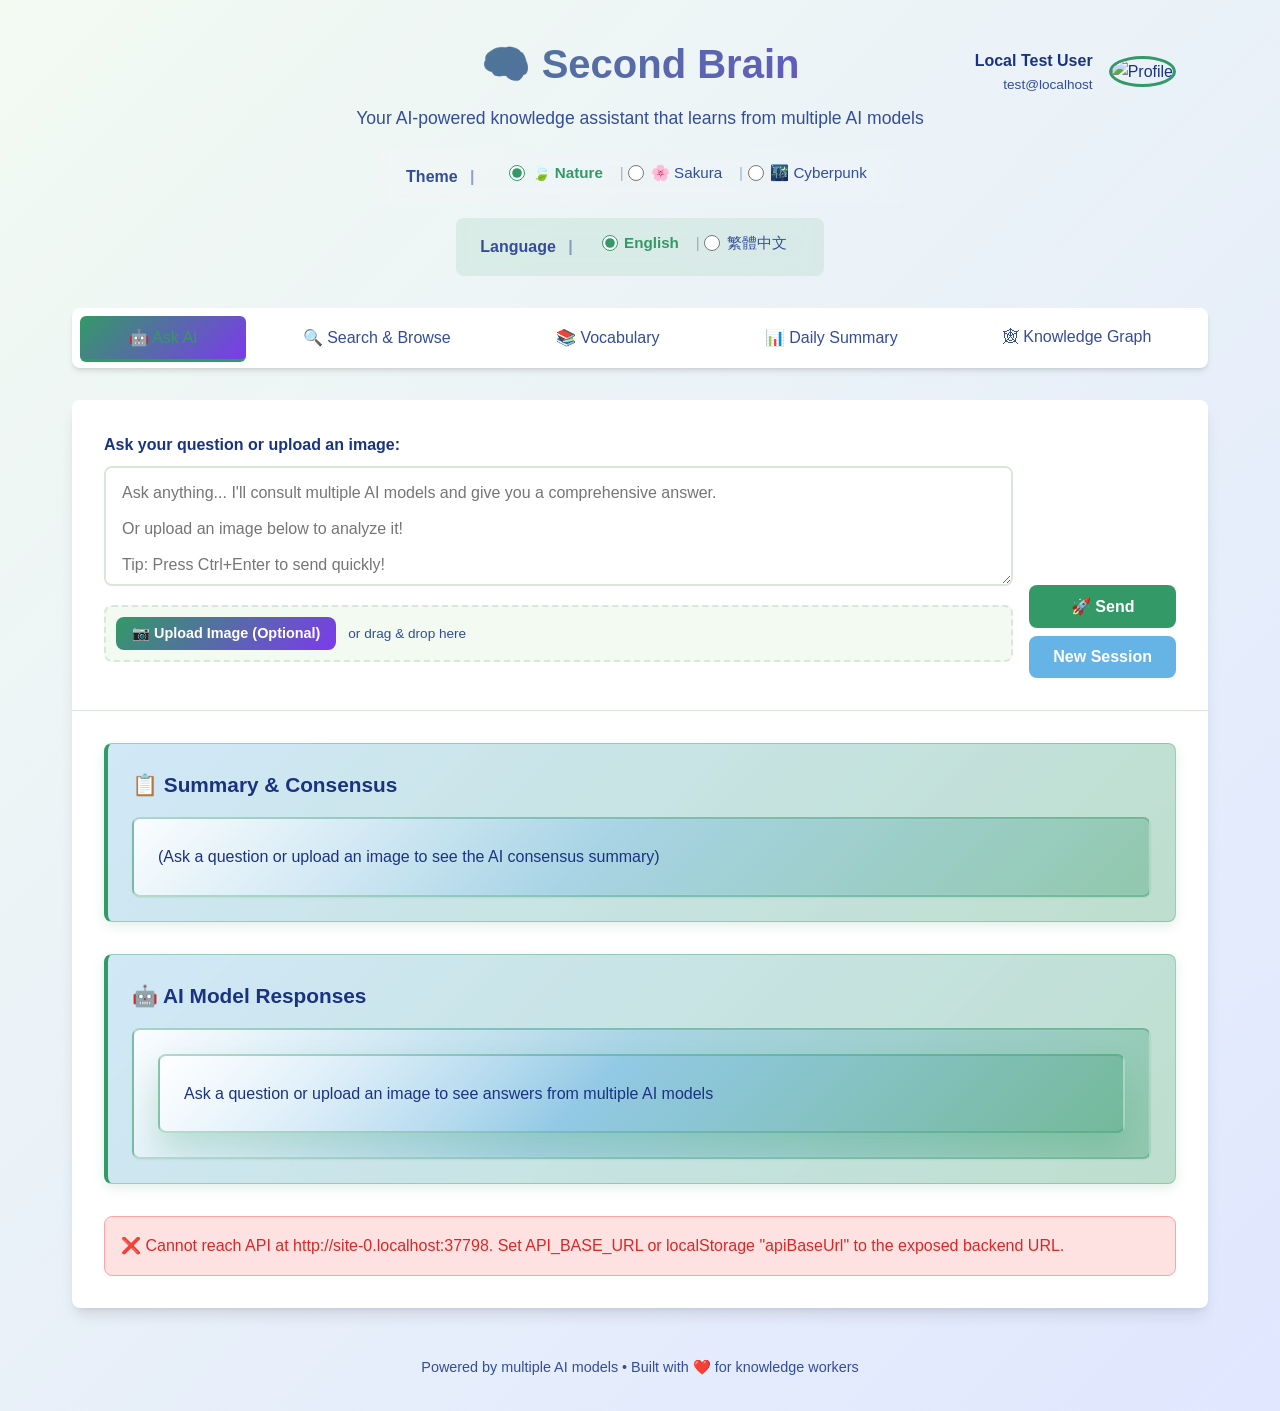
==== services/frontend-service/index.html @ 61512aea "init" ====
<!DOCTYPE html>
<html lang="en">
<head>
    <meta charset="UTF-8">
    <meta name="viewport" content="width=device-width, initial-scale=1.0">
    <title>Second Brain - AI Knowledge Assistant</title>
    <link rel="stylesheet" href="static/style.css">
    <link rel="icon" href="data:image/svg+xml,<svg xmlns='http://www.w3.org/2000/svg' viewBox='0 0 100 100'><text y='.9em' font-size='90'>🧠</text></svg>">
    <!-- D3.js for knowledge graph visualization -->
    <script src="https://d3js.org/d3.v7.min.js"></script>
    <!-- Marked.js for markdown parsing -->
    <script src="https://cdn.jsdelivr.net/npm/marked/marked.min.js"></script>
    <!-- DOMPurify for sanitizing HTML -->
    <script src="https://cdn.jsdelivr.net/npm/dompurify@3.0.6/dist/purify.min.js"></script>
</head>
<body>
    <div class="container">
        <!-- Header -->
        <header class="header">
            <h1 data-i18n="title">🧠 Second Brain</h1>
            <p class="header-subtitle" data-i18n="subtitle">
                Your AI-powered knowledge assistant that learns from multiple AI models
            </p>
            <div class="header-controls">
                <div class="theme-selector">
                    <span data-i18n="theme">Theme</span>
                    <div class="theme-radio-group">
                        <label class="theme-radio-label theme-label-nature">
                            <input type="radio" name="theme" value="nature" class="theme-radio">
                            <span data-i18n="theme.nature">Nature</span>
                        </label>
                        <label class="theme-radio-label theme-label-sakura">
                            <input type="radio" name="theme" value="sakura" class="theme-radio">
                            <span data-i18n="theme.sakura">Sakura</span>
                        </label>
                        <label class="theme-radio-label theme-label-cyberpunk">
                            <input type="radio" name="theme" value="cyberpunk" class="theme-radio" checked>
                            <span data-i18n="theme.cyberpunk">Cyberpunk</span>
                        </label>
                    </div>
                </div>
                <div class="language-selector">
                    <span data-i18n="language">Language</span>
                    <div class="language-radio-group">
                        <label class="language-radio-label">
                            <input type="radio" name="language" value="en" class="language-radio">
                            <span>English</span>
                        </label>
                        <label class="language-radio-label">
                            <input type="radio" name="language" value="zh_TW" class="language-radio" checked>
                            <span>繁體中文</span>
                        </label>
                    </div>
                </div>
            </div>
        </header>

        <!-- Tab Navigation -->
        <nav class="tab-navigation">
            <button class="tab-button active" data-tab="ask" data-i18n="tab.ask" onclick="switchTab('ask')">🤖 Ask AI</button>
            <button class="tab-button" data-tab="search" data-i18n="tab.search" onclick="switchTab('search')">🔍 Search & Browse</button>
            <button class="tab-button" data-tab="vocabulary" data-i18n="tab.vocabulary" onclick="switchTab('vocabulary')">📚 Vocabulary</button>
            <button class="tab-button" data-tab="summary" data-i18n="tab.summary" onclick="switchTab('summary')">📊 Daily Summary</button>
            <button class="tab-button" data-tab="graph" data-i18n="tab.graph" onclick="switchTab('graph')">🕸️ Knowledge Graph</button>
        </nav>

        <!-- Tab 1: Ask AI -->
        <div id="tab-ask" class="tab-content active">
            <main class="chat-container">
                <section class="chat-input-section">
                    <div class="input-group">
                        <div class="input-wrapper">
                            <label for="prompt" data-i18n="ask.label">Ask your question or upload an image:</label>
                            <textarea 
                                id="prompt" 
                                data-i18n="ask.placeholder"
                                placeholder="Ask anything... I'll consult multiple AI models and give you a comprehensive answer.&#10;&#10;Or upload an image below to analyze it!&#10;&#10;Tip: Press Ctrl+Enter to send quickly!"
                                rows="4"
                            ></textarea>
                            
                            <!-- Image Upload Area -->
                            <div class="image-upload-area" id="image-upload-area" style="margin-top: 12px;">
                                <input 
                                    type="file" 
                                    id="image-input" 
                                    accept="image/*"
                                    style="display: none;"
                                >
                                <div id="drop-zone" class="drop-zone-compact">
                                    <button id="select-image" class="btn-upload" type="button" data-i18n="ask.uploadImage">
                                        📷 Upload Image (Optional)
                                    </button>
                                    <span class="upload-hint" data-i18n="ask.dragDrop">or drag & drop here</span>
                                </div>
                                <div id="image-preview" style="display: none; margin-top: 10px;">
                                    <div style="position: relative; display: inline-block;">
                                        <img id="preview-img" style="max-width: 200px; max-height: 150px; border-radius: 8px; border: 2px solid #e2e8f0;">
                                        <button id="clear-image" class="btn-clear-image" title="Remove image">
                                            ❌
                                        </button>
                                    </div>
                                </div>
                            </div>
                            
                            <!-- LLM Selection Checkboxes (hidden: Agentic decides models) -->
                            <div class="llm-selection" style="display: none;">
                                <label class="selection-label" data-i18n="ask.selectModels">Select AI Models to Use:</label>
                                <div class="checkbox-grid">
                                    <label class="checkbox-item">
                                        <input type="checkbox" id="openai-check" checked>
                                        <span class="checkmark openai"></span>
                                        <span class="model-name" data-i18n="model.openai">OpenAI</span>
                                    </label>
                                    <!-- Claude checkbox hidden but API code retained -->
                                    <label class="checkbox-item">
                                        <input type="checkbox" id="claude-check" checked>
                                        <span class="checkmark claude"></span>
                                        <span class="model-name" data-i18n="model.claude">Claude</span>
                                    </label>
                                    
                                    <label class="checkbox-item">
                                        <input type="checkbox" id="gemini-check" checked>
                                        <span class="checkmark gemini"></span>
                                        <span class="model-name" data-i18n="model.gemini">Gemini</span>
                                    </label>
                                    <label class="checkbox-item">
                                        <input type="checkbox" id="grok-check" checked>
                                        <span class="checkmark grok"></span>
                                        <span class="model-name" data-i18n="model.grok">Grok</span>
                                    </label>
                                </div>
                            </div>
                        </div>
                        <div class="button-group">
                            <button id="send" class="btn-primary" data-i18n="ask.send">
                                Send
                            </button>
                            <button id="new-session" class="btn-secondary" title="End current chat and start a new one">
                                New Session
                            </button>
                        </div>
                    </div>
                </section>

                <section class="results-section">
                    <!-- Summary (visible) -->
                    <div class="result-card">
                        <h3 data-i18n="ask.summaryTitle">📋 Summary & Consensus</h3>
                        <div id="summary" class="summary-content" data-i18n="ask.summaryPlaceholder">(Ask a question or upload an image to see the AI consensus summary)</div>
                    </div>

                    <!-- Individual Answers -->
                    <div class="result-card">
                        <h3 data-i18n="ask.responsesTitle">🤖 AI Model Responses</h3>
                        <div id="answers" class="answers-content">
                            <div class="answer-item" data-i18n="ask.responsesPlaceholder"></div>
                        </div>
                    </div>

                    <!-- Image Analysis Results (shown when image is analyzed) -->
                    <div id="image-analysis-results" class="result-card" style="display: none;">
                        <h3 data-i18n="ask.imageAnalysisTitle">🖼️ Image Analysis & Search</h3>
                        <div id="image-results-content"></div>
                    </div>

                    <!-- Status Messages -->
                    <div id="status"></div>
                </section>
            </main>
        </div>

        <!-- Tab 2: Search & Browse -->
        <div id="tab-search" class="tab-content">
            <section class="tools-section">
                <div class="tools-grid">
                    <!-- Smart Search -->
                    <div class="tool-card">
                        <h3 data-i18n="search.smartTitle">🧠 Smart Search</h3>
                        <p data-i18n="search.smartDesc">Search through your accumulated knowledge base using natural language</p>
                        <input 
                            type="text" 
                            id="search-query" 
                            class="date-input"
                            data-i18n="search.placeholder"
                            placeholder="Search your knowledge..."
                        >
                        <button id="vector-search" class="btn-primary" data-i18n="search.button">
                            🔍 Search Knowledge
                        </button>
                        <div id="search-status"></div>
                        <div id="search-results" class="tool-results"></div>
                    </div>

                    <!-- Topic Browser -->
                    <div class="tool-card">
                        <h3 data-i18n="search.topicsTitle">🏷️ Browse Topics</h3>
                        <p data-i18n="search.topicsDesc">Explore all topics in your knowledge base</p>
                        <button id="load-topics" class="btn-primary" data-i18n="search.topicsButton">
                            📋 Load All Topics
                        </button>
                        <div id="topics-status"></div>
                        <div id="topics-results" class="tool-results"></div>
                    </div>

                    <!-- Knowledge Stats -->
                    <div class="tool-card">
                        <h3 data-i18n="search.statsTitle">📈 Knowledge Stats</h3>
                        <p data-i18n="search.statsDesc">View statistics about your knowledge base</p>
                        <button id="load-stats" class="btn-primary" data-i18n="search.statsButton">
                            📊 Load Stats
                        </button>
                        <div id="stats-status"></div>
                        <div id="stats-results" class="tool-results"></div>
                    </div>
                </div>
            </section>
        </div>

        <!-- Tab 3: Vocabulary Memory -->
        <div id="tab-vocabulary" class="tab-content">
            <section class="tools-section">
                <!-- Learn New Word (Full Width) -->
                <div class="tool-card full-width">
                    <h3>🤖 Learn New Word</h3>
                    <p>Enter a word and let AI teach you its definition, pronunciation, and usage</p>
                    
                    <div style="display: grid; grid-template-columns: 2fr 1fr 1fr; gap: 15px; align-items: end;">
                        <div>
                            <label style="display: block; margin-bottom: 5px; font-weight: 500;">Word to Learn</label>
                            <input 
                                type="text" 
                                id="vocab-learn-word" 
                                class="date-input"
                                placeholder="e.g., apple, serendipity, computer..."
                            >
                        </div>
                        <div>
                            <label style="display: block; margin-bottom: 5px; font-weight: 500;">Language</label>
                            <select id="vocab-learn-language" class="date-input">
                                <option value="english">English</option>
                                <option value="chinese">Chinese</option>
                                <option value="spanish">Spanish</option>
                                <option value="french">French</option>
                                <option value="german">German</option>
                                <option value="japanese">Japanese</option>
                            </select>
                        </div>
                        <button id="vocab-learn-btn" class="btn-primary" style="margin: 0;">
                            🎓 Learn Word
                        </button>
                    </div>
                    
                    <div id="vocab-learn-status" style="margin-top: 10px;"></div>
                    <div id="vocab-learn-result" class="tool-results" style="margin-top: 15px;"></div>
                </div>

                <div class="tools-grid">
                    <!-- Daily Review Words - Full Width -->
                    <div class="tool-card full-width">
                        <h3 data-i18n="vocab.reviewTitle">📖 Daily Review</h3>
                        <p data-i18n="vocab.reviewDesc">Get words due for review based on spaced repetition</p>
                        
                        <!-- Today's Activity Section -->
                        <div style="margin: 15px 0; padding: 15px; background: rgba(100, 181, 246, 0.1); border-radius: 8px; border-left: 4px solid #64b5f6;">
                            <h4 style="margin: 0 0 10px 0; color: #64b5f6;">📅 Recent Activity (Last 24 Hours)</h4>
                            <p style="font-size: 0.9em; color: #666; margin-bottom: 10px;">View all vocabulary words you've learned in the last 24 hours</p>
                            <button class="btn-secondary" onclick="loadTodayActivity()">
                                🔍 Show Recent Words
                            </button>
                            <div id="today-activity-results" style="max-height: 300px; overflow-y: auto; margin-top: 10px;"></div>
                        </div>
                        
                        <hr style="margin: 20px 0; border: none; border-top: 1px solid #e0e0e0;">
                        
                        <h4 style="margin: 15px 0 10px 0;">📚 Spaced Repetition Review</h4>
                        <p style="font-size: 0.9em; color: #666; margin-bottom: 10px;">Review all vocabulary words that are due today using the SM-2 spaced repetition algorithm</p>
                        <button id="vocab-review-btn" class="btn-primary" data-i18n="vocab.reviewButton">
                            📚 Show All Words Due for Review
                        </button>
                        <div id="vocab-review-status"></div>
                        <div id="vocab-review-results" class="tool-results">
                            <div id="review-flashcards" style="display: none;">
                                <!-- Flashcard will be rendered here -->
                            </div>
                        </div>
                    </div>

                    <!-- Word Distance Visualization -->
                    <div class="tool-card full-width">
                        <h3 data-i18n="vocab.distanceTitle">🎯 Word Relationships</h3>
                        <p data-i18n="vocab.distanceDesc">Visualize semantic relationships between words using embeddings</p>
                        
                        <!-- Search History Section -->
                        <div style="margin: 15px 0; padding: 15px; background: rgba(124, 58, 237, 0.1); border-radius: 8px; border-left: 4px solid #7c3aed;">
                            <h4 style="margin: 0 0 10px 0; color: #7c3aed;">🔍 My Search History</h4>
                            <p style="font-size: 0.9em; color: #666; margin-bottom: 10px;">View all words you've searched for relationship visualization</p>
                            <button class="btn-secondary" onclick="loadRelationshipHistory()">
                                📋 Show All My Searches
                            </button>
                            <div id="relationship-history-results" style="max-height: 300px; overflow-y: auto; margin-top: 10px;"></div>
                        </div>
                        
                        <hr style="margin: 20px 0; border: none; border-top: 1px solid #e0e0e0;">
                        
                        <h4 style="margin: 15px 0 10px 0;">🕸️ Visualize Word Relationships</h4>
                        <p style="font-size: 0.9em; color: #666; margin-bottom: 10px;">Explore semantic connections between vocabulary words</p>
                        <input 
                            type="text" 
                            id="vocab-center-word" 
                            class="date-input"
                            data-i18n="vocab.centerWordPlaceholder"
                            placeholder="Enter a word to see related words..."
                        >
                        <button id="vocab-distance-btn" class="btn-primary" data-i18n="vocab.distanceButton">
                            🌐 Show Word Relationships
                        </button>
                        <div id="vocab-distance-status"></div>
                        <div id="vocab-distance-visualization" class="graph-container" style="display: none; margin-top: 20px;">
                            <div class="graph-controls">
                                <button id="vocab-zoom-in" class="btn-secondary">🔍+ Zoom In</button>
                                <button id="vocab-zoom-out" class="btn-secondary">🔍- Zoom Out</button>
                                <button id="vocab-center" class="btn-secondary">🎯 Center</button>
                                <button id="vocab-close-viz" class="btn-secondary">❌ Close</button>
                            </div>
                            <div id="vocab-graph-viz"></div>
                            <div id="vocab-graph-info"></div>
                        </div>
                    </div>

                    <!-- Vocabulary Statistics -->
                    <div class="tool-card">
                        <h3 data-i18n="vocab.statsTitle">📊 My Vocabulary Stats</h3>
                        <p data-i18n="vocab.statsDesc">View your vocabulary learning progress and statistics</p>
                        <button id="vocab-stats-btn" class="btn-primary" data-i18n="vocab.statsButton">
                            📈 Show Statistics
                        </button>
                        <div id="vocab-stats-status"></div>
                        <div id="vocab-stats-results" class="tool-results"></div>
                    </div>
                </div>
            </section>
        </div>

        <!-- Tab 4: Daily Summary -->
        <div id="tab-summary" class="tab-content">
            <section class="tools-section">
                <div class="tools-grid">
                    <!-- Daily Summarizer -->
                    <div class="tool-card">
                        <h3 data-i18n="summary.dailyTitle">📊 Daily Summary</h3>
                        <p data-i18n="summary.dailyDesc">Summarize your daily Q&A sessions and insights</p>
                        <input 
                            type="date" 
                            id="day-input" 
                            class="date-input"
                            data-i18n="summary.dateLabel"
                            title="Select date to summarize"
                        >
                        <button id="summarize" class="btn-primary" data-i18n="summary.button">
                            📊 Summarize Day
                        </button>
                        <div id="summarize-status"></div>
                        <div id="summary-results" class="tool-results"></div>
                    </div>
                </div>
            </section>
        </div>

        <!-- Tab 5: Knowledge Graph -->
        <div id="tab-graph" class="tab-content">
            <section class="tools-section">
                <div class="tool-card full-width">
                    <h3 data-i18n="graph.title">🕸️ Knowledge Graph</h3>
                    <p data-i18n="graph.desc">Interactive visualization of concept relationships in your knowledge base</p>
                    <button id="show-graph" class="btn-primary" data-i18n="graph.button">
                        🌐 Show Knowledge Graph
                    </button>
                    <div id="graph-status"></div>
                    <div id="knowledge-graph" class="graph-container" style="display: none;">
                        <div class="graph-controls">
                            <button id="zoom-in-graph" class="btn-secondary" data-i18n="graph.zoomIn">🔍+ Zoom In</button>
                            <button id="zoom-out-graph" class="btn-secondary" data-i18n="graph.zoomOut">🔍- Zoom Out</button>
                            <button id="center-graph" class="btn-secondary" data-i18n="graph.center">🎯 Center</button>
                            <button id="close-graph" class="btn-secondary" data-i18n="graph.close">❌ Close</button>
                        </div>
                        <div id="graph-visualization"></div>
                        <div id="graph-info"></div>
                    </div>
                </div>
            </section>
        </div>

        <!-- Footer -->
        <footer style="text-align: center; margin-top: 3rem; color: var(--text-secondary); font-size: 0.9rem;">
            <p data-i18n="footer.text">Powered by multiple AI models • Built with ❤️ for knowledge workers</p>
        </footer>
    </div>

    <!-- JavaScript -->
    <!-- Load authentication first -->
    <script src="static/auth.js"></script>
    <!-- Load configuration -->
    <script src="/config.js"></script>
    <!-- Load internationalization -->
    <script src="static/i18n.js?v=20251020e"></script>
    <!-- Load theme system -->
    <script src="static/themes.js?v=20251020e"></script>
    <!-- Inline theme radio handler - loads FIRST for immediate response -->
    <script>
        // This runs immediately when the page loads
        document.addEventListener('DOMContentLoaded', function() {
            console.log('🎨 DOM loaded, initializing theme radios...');
            
            // Get all theme radio buttons
            const themeRadios = document.querySelectorAll('.theme-radio');
            console.log('🎨 Found theme radios:', themeRadios.length);
            
            // Set initial checked state based on saved theme
            if (window.themeManager) {
                const currentTheme = window.themeManager.currentTheme;
                themeRadios.forEach(radio => {
                    radio.checked = (radio.value === currentTheme);
                });
            }
            
            // Add change handlers
            themeRadios.forEach((radio, index) => {
                console.log(`  Radio ${index}: ${radio.value}`);
                
                radio.addEventListener('change', function(e) {
                    if (e.target.checked) {
                        const themeName = radio.value;
                        console.log('🎨🎨🎨 THEME RADIO CHANGED:', themeName);
                        
                        if (window.themeManager) {
                            console.log('  ✅ ThemeManager found, applying theme...');
                            window.themeManager.setTheme(themeName);
                            console.log('  ✅✅✅ Theme applied successfully!');
                        } else {
                            console.error('  ❌ ThemeManager not found!');
                        }
                    }
                });
            });
            
            console.log('✅ Theme radios initialized');
        });
    </script>
    <!-- Then load application with cache busting -->
    <script src="static/app.js?v=20250129c"></script>
    <script>
        // Inline tab switching function - loads immediately
        function switchTab(tabName) {
            console.log('🎯 Switching to tab:', tabName);
            
            // Hide all tab contents
            document.querySelectorAll('.tab-content').forEach(content => {
                content.classList.remove('active');
                console.log('  Hiding:', content.id);
            });
            
            // Remove active from all buttons
            document.querySelectorAll('.tab-button').forEach(btn => {
                btn.classList.remove('active');
            });
            
            // Show selected tab content
            const targetContent = document.getElementById(`tab-${tabName}`);
            if (targetContent) {
                targetContent.classList.add('active');
                console.log('  ✅ Showing:', targetContent.id);
            } else {
                console.error('  ❌ Tab content not found:', `tab-${tabName}`);
            }
            
            // Activate clicked button
            const targetButton = document.querySelector(`[data-tab="${tabName}"]`);
            if (targetButton) {
                targetButton.classList.add('active');
            }
            
            // Save to localStorage
            localStorage.setItem('activeTab', tabName);
        }
        
        // Make it globally available immediately
        window.switchTab = switchTab;
        console.log('✅ switchTab() function is ready');
        
        // Inline tab test function - always available
        function quickTabTest() {
            console.log('=== Quick Tab Test ===');
            const buttons = document.querySelectorAll('.tab-button');
            const contents = document.querySelectorAll('.tab-content');
            console.log('Buttons found:', buttons.length);
            console.log('Contents found:', contents.length);
            
            buttons.forEach((btn, i) => {
                console.log(`Button ${i}:`, {
                    tab: btn.getAttribute('data-tab'),
                    hasActive: btn.classList.contains('active'),
                    html: btn.innerHTML.substring(0, 20)
                });
            });
            
            contents.forEach((content, i) => {
                const style = window.getComputedStyle(content);
                console.log(`Content ${i}:`, {
                    id: content.id,
                    hasActive: content.classList.contains('active'),
                    display: style.display,
                    visibility: style.visibility
                });
            });
            
            return 'Test complete - check console output above';
        }
        
        // Make it globally available immediately
        window.quickTabTest = quickTabTest;
        console.log('✅ quickTabTest() function is ready - type it in console to run');
    </script>
    
    <!-- Vocabulary Feature Script -->
        <script src="/static/vocabulary.js?v=20251026x"></script>
</body>
</html>
---- services/frontend-service/static/style.css ----
/* Modern UI Styles for Second Brain */
:root {
  /* Theme colors - dynamically set by theme manager */
  --primary-color: #2563eb;
  --primary-hover: #1d4ed8;
  --secondary-color: #64748b;
  --accent-color: #7c3aed;
  --background-light: #f8fafc;
  --background-dark: #0f172a;
  --card-background: #ffffff;
  --text-primary: #1e293b;
  --text-secondary: #64748b;
  --border-color: #e2e8f0;
  --shadow-color: rgba(0, 0, 0, 0.1);
  
  /* Fixed colors */
  --success-color: #059669;
  --error-color: #dc2626;
  --warning-color: #d97706;
  
  /* Layout */
  --border-radius: 8px;
  --shadow-sm: 0 1px 2px 0 rgb(0 0 0 / 0.05);
  --shadow-md: 0 4px 6px -1px rgb(0 0 0 / 0.1), 0 2px 4px -2px rgb(0 0 0 / 0.1);
  --shadow-lg: 0 10px 15px -3px rgb(0 0 0 / 0.1), 0 4px 6px -4px rgb(0 0 0 / 0.1);
  --panel-background: var(--card-background);
  --panel-border: var(--border-color);
  --panel-heading-background: rgba(255, 255, 255, 0.6);
  --panel-heading-color: var(--text-primary);
  --panel-control-background: rgba(255, 255, 255, 0.75);
  --panel-control-hover: rgba(37, 99, 235, 0.12);
  --panel-shadow: var(--shadow-md);
  
  /* Transitions */
  --transition: all 0.2s ease-in-out;
  --transition-duration: 0.3s;
  --theme-transition: background-color 0.3s ease-in-out, color 0.3s ease-in-out, border-color 0.3s ease-in-out;
  
  /* Font */
  --font-family: -apple-system, BlinkMacSystemFont, 'Segoe UI', Roboto, 'Helvetica Neue', Arial, sans-serif;
}

* {
  margin: 0;
  padding: 0;
  box-sizing: border-box;
}

body {
  font-family: var(--font-family);
  background: linear-gradient(135deg, var(--background-light) 0%, #e0e7ff 100%);
  color: var(--text-primary);
  line-height: 1.6;
  min-height: 100vh;
  transition: var(--theme-transition);
}

.container {
  max-width: 1200px;
  margin: 0 auto;
  padding: 2rem;
  min-height: 100vh;
}

/* Header */
.header {
  text-align: center;
  margin-bottom: 2rem;
}

.header h1 {
  font-size: 2.5rem;
  font-weight: 700;
  background: linear-gradient(135deg, var(--primary-color), #7c3aed);
  background-clip: text;
  -webkit-background-clip: text;
  -webkit-text-fill-color: transparent;
  margin-bottom: 0.5rem;
}

.header p {
  color: var(--text-secondary);
  font-size: 1.1rem;
}

/* Tab Navigation */
.tab-navigation {
  display: flex;
  gap: 0.5rem;
  margin-bottom: 2rem;
  background: var(--card-background);
  padding: 0.5rem;
  border-radius: var(--border-radius);
  box-shadow: var(--shadow-md);
  flex-wrap: wrap;
  overflow-x: auto; /* Enable horizontal scroll if needed */
  overflow-y: visible;
}

.tab-button {
  flex: 1 1 auto; /* Allow tabs to shrink */
  min-width: 120px; /* Reduced from 150px */
  padding: 0.875rem 1rem; /* Reduced horizontal padding */
  border: none;
  background: transparent;
  color: var(--text-secondary);
  font-size: 0.95rem; /* Slightly smaller font */
  font-weight: 600;
  border-radius: calc(var(--border-radius) - 2px);
  cursor: pointer;
  transition: var(--transition);
  white-space: nowrap;
}

.tab-button:hover {
  background: var(--background-light);
  color: var(--primary-color);
}

.tab-button.active {
  background: linear-gradient(135deg, var(--primary-color), #7c3aed);
  color: white;
  box-shadow: var(--shadow-sm);
}

/* Tab Content */
.tab-content {
  display: none;
  animation: fadeIn 0.3s ease-in-out;
}

.tab-content.active {
  display: block;
}

@keyframes fadeIn {
  from {
    opacity: 0;
    transform: translateY(10px);
  }
  to {
    opacity: 1;
    transform: translateY(0);
  }
}

/* Main Chat Interface */
.chat-container {
  background: var(--card-background);
  border-radius: var(--border-radius);
  box-shadow: var(--shadow-lg);
  overflow: hidden;
  margin-bottom: 2rem;
}

.chat-input-section {
  padding: 2rem;
  border-bottom: 1px solid var(--border-color);
}

.input-group {
  display: flex;
  gap: 1rem;
  align-items: flex-end;
}

.input-wrapper {
  flex: 1;
}

label {
  display: block;
  font-weight: 600;
  margin-bottom: 0.5rem;
  color: var(--text-primary);
}

textarea {
  width: 100%;
  min-height: 120px;
  padding: 1rem;
  border: 2px solid var(--border-color);
  border-radius: var(--border-radius);
  font-size: 1rem;
  font-family: inherit;
  resize: vertical;
  transition: var(--transition);
}

textarea:focus {
  outline: none;
  border-color: var(--primary-color);
  box-shadow: 0 0 0 3px rgb(37 99 235 / 0.1);
}

.button-group {
  display: flex;
  flex-direction: column;
  gap: 0.5rem;
}

button {
  padding: 0.75rem 1.5rem;
  font-size: 1rem;
  font-weight: 600;
  border: none;
  border-radius: var(--border-radius);
  cursor: pointer;
  transition: var(--transition);
  display: flex;
  align-items: center;
  justify-content: center;
  gap: 0.5rem;
}

.btn-primary {
  background: var(--primary-color);
  color: white;
}

.btn-primary:hover {
  background: var(--primary-hover);
  transform: translateY(-1px);
  box-shadow: var(--shadow-md);
}

.btn-secondary {
  background: var(--secondary-color);
  color: white;
}

.btn-secondary:hover {
  background: #475569;
  transform: translateY(-1px);
}

.btn-primary:disabled, .btn-secondary:disabled {
  opacity: 0.6;
  cursor: not-allowed;
  transform: none;
}

/* Loading States */
.loading {
  display: inline-block;
  width: 20px;
  height: 20px;
  border: 2px solid #ffffff;
  border-radius: 50%;
  border-top-color: transparent;
  animation: spin 1s ease-in-out infinite;
}

@keyframes spin {
  to { transform: rotate(360deg); }
}

/* LLM Selection Checkboxes */
.llm-selection {
  margin-top: 1rem;
  padding: 1.5rem;
  background: var(--panel-background);
  border-radius: var(--border-radius);
  border: 2px solid var(--panel-border);
  box-shadow: var(--panel-shadow, var(--shadow-lg));
  color: var(--text-primary);
  backdrop-filter: blur(6px);
}

.selection-label {
  display: block;
  font-weight: 700;
  margin-bottom: 1rem;
  color: var(--panel-heading-color);
  background: var(--panel-heading-background);
  font-size: 1rem;
  text-transform: uppercase;
  letter-spacing: 0.5px;
  text-align: center;
  border-bottom: 2px solid var(--panel-border);
  padding: 1rem;
  border-radius: 6px;
  margin: -1.5rem -1.5rem 1rem -1.5rem;
}

.checkbox-grid {
  display: grid;
  grid-template-columns: repeat(auto-fit, minmax(140px, 1fr));
  gap: 1rem;
}

.checkbox-item {
  display: flex;
  align-items: center;
  cursor: pointer;
  padding: 1rem;
  border-radius: 8px;
  transition: var(--transition);
  background: var(--panel-control-background);
  border: 2px solid var(--panel-border);
  box-shadow: var(--shadow-sm);
  color: var(--text-primary);
}

.checkbox-item:hover {
  background: var(--panel-control-hover);
  transform: translateY(-2px);
  box-shadow: var(--panel-shadow, var(--shadow-md));
  border-color: var(--primary-color);
}

.checkbox-item input[type="checkbox"] {
  display: none;
}

.checkmark {
  width: 24px;
  height: 24px;
  border-radius: 6px;
  border: 3px solid var(--panel-border);
  margin-right: 0.75rem;
  position: relative;
  transition: var(--transition);
  background: var(--panel-control-background);
}

.checkbox-item input[type="checkbox"]:checked + .checkmark {
  border-color: var(--primary-color);
  background: var(--primary-color);
  box-shadow: 0 0 12px var(--primary-color);
}

.checkbox-item input[type="checkbox"]:checked + .checkmark:after {
  content: '';
  position: absolute;
  left: 7px;
  top: 3px;
  width: 7px;
  height: 12px;
  border: solid white;
  border-width: 0 3px 3px 0;
  transform: rotate(45deg);
}

.checkmark.openai { border-color: #10b981; }
.checkbox-item input[type="checkbox"]:checked + .checkmark.openai { 
  background: #10b981; 
  border-color: #10b981; 
  box-shadow: 0 0 12px rgba(16, 185, 129, 0.5);
}

.checkmark.claude { border-color: #f59e0b; }
.checkbox-item input[type="checkbox"]:checked + .checkmark.claude { 
  background: #f59e0b; 
  border-color: #f59e0b; 
  box-shadow: 0 0 12px rgba(245, 158, 11, 0.5);
}

.checkmark.gemini { border-color: #3b82f6; }
.checkbox-item input[type="checkbox"]:checked + .checkmark.gemini { 
  background: #3b82f6; 
  border-color: #3b82f6; 
  box-shadow: 0 0 12px rgba(59, 130, 246, 0.5);
}

.checkmark.grok { border-color: #8b5cf6; }
.checkbox-item input[type="checkbox"]:checked + .checkmark.grok { 
  background: #8b5cf6; 
  border-color: #8b5cf6; 
  box-shadow: 0 0 12px rgba(139, 92, 246, 0.5);
}

.model-name {
  font-size: 1rem;
  font-weight: 600;
  color: var(--text-primary);
  text-transform: uppercase;
  letter-spacing: 0.3px;
}

/* Results Section */
.results-section {
  padding: 2rem;
}

.result-card {
  margin-bottom: 2rem;
  padding: 1.5rem;
  background: var(--panel-background);
  border-radius: var(--border-radius);
  border: 1px solid var(--panel-border);
  border-left: 4px solid var(--primary-color);
  box-shadow: var(--panel-shadow, var(--shadow-md));
  color: var(--text-primary);
}

.result-card h3 {
  margin-bottom: 1rem;
  font-size: 1.3rem;
  font-weight: 700;
  color: var(--panel-heading-color);
  display: flex;
  align-items: center;
  gap: 0.5rem;
}

.summary-content, .answers-content {
  background: var(--panel-control-background);
  padding: 1.5rem;
  border-radius: var(--border-radius);
  border: 2px solid var(--panel-border);
  font-family: -apple-system, BlinkMacSystemFont, 'Segoe UI', Roboto, sans-serif;
  font-size: 1rem;
  line-height: 1.7;
  color: var(--text-primary);
  font-weight: 500;
  box-shadow: inset 0 0 0 1px rgba(255, 255, 255, 0.06), var(--shadow-sm);
  max-height: none;
  overflow-y: auto;
}

.answer-item {
  margin-bottom: 1.5rem;
  padding: 1.5rem;
  background: var(--panel-control-background);
  border-radius: var(--border-radius);
  border: 2px solid var(--panel-border);
  box-shadow: var(--panel-shadow, var(--shadow-md));
  transition: var(--transition);
}

.answer-item:hover {
  box-shadow: var(--panel-shadow, 0 6px 20px rgba(0, 0, 0, 0.15));
  transform: translateY(-2px);
  border-color: var(--primary-color);
}

.answer-item:last-child {
  margin-bottom: 0;
}

.answer-source {
  font-weight: 800;
  margin-bottom: 1rem;
  text-transform: uppercase;
  font-size: 1.1rem;
  display: flex;
  align-items: center;
  gap: 0.75rem;
  letter-spacing: 0.5px;
  padding: 0.5rem 0;
  border-bottom: 2px solid #f1f5f9;
}

.answer-source.openai { 
  color: #059669; 
  border-bottom-color: #d1fae5;
  background: linear-gradient(90deg, #ecfdf5 0%, #f0fdf4 100%);
  margin: -1.5rem -1.5rem 1rem -1.5rem;
  padding: 1rem 1.5rem;
  border-radius: var(--border-radius) var(--border-radius) 0 0;
}
.answer-source.claude { 
  color: #d97706; 
  border-bottom-color: #fed7aa;
  background: linear-gradient(90deg, #fffbeb 0%, #fef3c7 100%);
  margin: -1.5rem -1.5rem 1rem -1.5rem;
  padding: 1rem 1.5rem;
  border-radius: var(--border-radius) var(--border-radius) 0 0;
}
.answer-source.gemini { 
  color: #2563eb; 
  border-bottom-color: #bfdbfe;
  background: linear-gradient(90deg, #eff6ff 0%, #dbeafe 100%);
  margin: -1.5rem -1.5rem 1rem -1.5rem;
  padding: 1rem 1.5rem;
  border-radius: var(--border-radius) var(--border-radius) 0 0;
}
.answer-source.grok { 
  color: #7c3aed; 
  border-bottom-color: #ddd6fe;
  background: linear-gradient(90deg, #faf5ff 0%, #f3e8ff 100%);
  margin: -1.5rem -1.5rem 1rem -1.5rem;
  padding: 1rem 1.5rem;
  border-radius: var(--border-radius) var(--border-radius) 0 0;
}

.answer-text {
  color: var(--text-primary);
  font-size: 1rem;
  line-height: 1.7;
  font-weight: 500;
  font-family: -apple-system, BlinkMacSystemFont, 'Segoe UI', Roboto, sans-serif;
  text-rendering: optimizeLegibility;
  -webkit-font-smoothing: antialiased;
  word-wrap: break-word;
  overflow-wrap: break-word;
}

/* Related Knowledge Styling */
.related-knowledge {
  border-left: 4px solid #059669 !important;
  background: #f0fdf4 !important;
}

.answer-source.related {
  color: #059669 !important;
  background: linear-gradient(90deg, #ecfdf5 0%, #f0fdf4 100%) !important;
}

.related-item {
  margin-bottom: 12px;
  padding: 12px;
  background: #ffffff;
  border-radius: 6px;
  border: 1px solid #d1fae5;
  box-shadow: 0 1px 3px rgba(0, 0, 0, 0.1);
}

.related-title {
  font-weight: 600;
  color: #1f2937;
  margin-bottom: 6px;
  font-size: 0.95rem;
  line-height: 1.5;
}

.related-meta {
  font-size: 0.85rem;
  color: #6b7280;
  font-weight: 400;
}

/* Suggested Topics Styling */
.suggested-topics {
  border-left: 4px solid #7c3aed !important;
  background: #faf5ff !important;
}

.answer-source.topics {
  color: #7c3aed !important;
  background: linear-gradient(90deg, #faf5ff 0%, #f3e8ff 100%) !important;
}

.topic-tags {
  display: flex;
  flex-wrap: wrap;
  gap: 8px;
  margin-top: 4px;
}

.topic-tag {
  display: inline-block;
  background: #e0e7ff;
  color: #3730a3;
  padding: 6px 12px;
  border-radius: 16px;
  font-size: 0.9rem;
  font-weight: 500;
  border: 1px solid #c7d2fe;
  transition: var(--transition);
}

.topic-tag:hover {
  background: #c7d2fe;
  transform: translateY(-1px);
  box-shadow: 0 2px 4px rgba(0, 0, 0, 0.1);
}

/* Tools Section */
.tools-section {
  background: var(--card-background);
  border-radius: var(--border-radius);
  box-shadow: var(--shadow-lg);
  padding: 2rem;
  margin-bottom: 2rem;
}

.tools-header {
  margin-bottom: 2rem;
  text-align: center;
}

.tools-header h2 {
  font-size: 1.5rem;
  margin-bottom: 0.5rem;
}

/* Search Mode Tabs */
.search-mode-tabs {
  display: flex;
  gap: 0.5rem;
  margin-bottom: 2rem;
  border-bottom: 2px solid var(--border-color);
  padding-bottom: 0;
}

.tab-button {
  padding: 0.75rem 1.5rem;
  background: transparent;
  border: none;
  border-bottom: 3px solid transparent;
  cursor: pointer;
  font-size: 1rem;
  font-weight: 500;
  color: var(--text-secondary);
  transition: var(--transition);
  margin-bottom: -2px;
}

.tab-button:hover {
  color: var(--primary-color);
  background: var(--background-light);
}

.tab-button.active {
  color: var(--primary-color);
  border-bottom-color: var(--primary-color);
}

.search-mode-content {
  width: 100%;
}


.tools-grid {
  display: grid;
  grid-template-columns: repeat(auto-fit, minmax(300px, 1fr));
  gap: 2rem;
}

/* Search header styling */
.search-header {
  margin-bottom: 1rem;
  padding: 0.75rem;
  background: var(--background-light);
  border-radius: var(--border-radius);
  border-left: 4px solid var(--primary-color);
}

.search-header h4 {
  margin: 0 0 0.25rem 0;
  color: #000000;
  font-weight: 600;
}

.search-header small {
  color: #666666;
  font-size: 0.85em;
}

.tool-card {
  padding: 1.5rem;
  background: var(--background-light);
  border-radius: var(--border-radius);
  border: 1px solid var(--border-color);
}

.tool-card.full-width {
  grid-column: 1 / -1;
}

.tool-card h3 {
  margin-bottom: 1rem;
  font-size: 1.125rem;
}

.date-input {
  width: 100%;
  padding: 0.75rem;
  border: 2px solid var(--border-color);
  border-radius: var(--border-radius);
  font-size: 1rem;
  margin-bottom: 1rem;
  transition: var(--transition);
}

.date-input:focus {
  outline: none;
  border-color: var(--primary-color);
  box-shadow: 0 0 0 3px rgb(37 99 235 / 0.1);
}

.tool-results {
  margin-top: 1rem;
  padding: 1rem;
  background: white;
  border-radius: var(--border-radius);
  border: 1px solid var(--border-color);
  max-height: 600px;
  overflow-y: auto;
}

/* Status Messages */
.status-message {
  padding: 1rem;
  border-radius: var(--border-radius);
  margin-top: 1rem;
  font-weight: 500;
}

.status-success {
  background: #d1fae5;
  color: var(--success-color);
  border: 1px solid #a7f3d0;
}

.status-error {
  background: #fee2e2;
  color: var(--error-color);
  border: 1px solid #fca5a5;
}

.status-info {
  background: #e0e7ff;
  color: var(--primary-color);
  border: 1px solid #c7d2fe;
}

/* JSON Output Styling */
.json-output {
  background: #1f2937;
  color: #f9fafb;
  padding: 1rem;
  border-radius: var(--border-radius);
  font-family: 'SF Mono', Monaco, 'Cascadia Code', 'Roboto Mono', Consolas, 'Courier New', monospace;
  font-size: 0.875rem;
  max-height: 600px;
  overflow-y: auto;
  white-space: pre-wrap;
}

/* Topic Summary Interactive Buttons */
.topics-container {
  display: flex;
  flex-direction: column;
  gap: 0.75rem;
}

.topic-item {
  border: 1px solid #10b981;
  border-radius: var(--border-radius);
  overflow: hidden;
  background: #000000;
  box-shadow: 0 2px 8px rgba(16, 185, 129, 0.3);
  transition: box-shadow 0.2s ease, transform 0.2s ease;
}

.topic-item:hover {
  box-shadow: 0 4px 12px rgba(16, 185, 129, 0.5);
  transform: translateY(-2px);
}

.topic-button {
  width: 100%;
  padding: 1rem;
  background: #000000;
  border: none;
  display: flex;
  align-items: center;
  gap: 0.75rem;
  cursor: pointer;
  font-size: 0.95rem;
  font-weight: 600;
  color: #10b981;
  transition: background-color 0.2s ease;
  text-align: left;
}

.topic-button:hover {
  background-color: #1a1a1a;
}

.topic-icon {
  font-size: 1.1rem;
  flex-shrink: 0;
  color: #10b981;
}

.topic-title {
  flex: 1;
  line-height: 1.4;
  color: #10b981;
}

.topic-chevron {
  font-size: 0.875rem;
  color: #10b981;
  flex-shrink: 0;
  transition: transform 0.3s ease;
}

.topic-content {
  border-top: 1px solid #10b981;
  background-color: #0a0a0a;
  display: none;
  overflow: hidden;
  transition: max-height 0.3s ease-out, opacity 0.3s ease-out;
}

.knowledge-point {
  padding: 1.25rem;
  color: #10b981;
  line-height: 1.7;
  font-size: 0.9rem;
  white-space: pre-wrap;
  background-color: #0a0a0a;
  border-left: 3px solid #10b981;
}

/* Responsive Design */
@media (max-width: 768px) {
  .container {
    padding: 1rem;
  }
  
  .header h1 {
    font-size: 2rem;
  }
  
  .input-group {
    flex-direction: column;
  }
  
  .button-group {
    flex-direction: row;
  }
  
  .checkbox-grid {
    grid-template-columns: repeat(2, 1fr);
  }
  
  .tools-grid {
    grid-template-columns: 1fr;
  }
  
  /* Make tab navigation scrollable on mobile */
  .tab-navigation {
    flex-wrap: nowrap;
    overflow-x: auto;
    scrollbar-width: thin;
  }
  
  .tab-button {
    flex: 0 0 auto;
    min-width: 100px;
    font-size: 0.875rem;
    padding: 0.75rem 0.875rem;
  }
}

/* Dark mode support */
@media (prefers-color-scheme: dark) {
  :root {
    --card-background: #1e293b;
    --text-primary: #f1f5f9;
    --text-secondary: #94a3b8;
    --border-color: #334155;
    --background-light: #0f172a;
  }
  
  body {
    background: linear-gradient(135deg, var(--background-dark) 0%, #1e1b4b 100%);
  }
  
  .answer-item,
  .summary-content,
  .answers-content {
    background: var(--card-background);
    color: var(--text-primary);
    border-color: var(--border-color);
  }

  .answer-text {
    color: var(--text-primary);
  }
}

/* Animations */
.fade-in {
  animation: fadeIn 0.3s ease-in-out;
}

@keyframes fadeIn {
  from { opacity: 0; transform: translateY(10px); }
  to { opacity: 1; transform: translateY(0); }
}

.pulse {
  animation: pulse 2s infinite;
}

@keyframes pulse {
  0%, 100% { opacity: 1; }
  50% { opacity: 0.7; }
}

/* Knowledge Graph Visualization Styles */
.graph-container {
  margin-top: 1rem;
  border: 2px solid var(--border-color);
  border-radius: var(--border-radius);
  background: var(--card-background);
  box-shadow: var(--shadow-md);
}

.graph-controls {
  display: flex;
  gap: 0.5rem;
  padding: 1rem;
  border-bottom: 1px solid var(--border-color);
  background: var(--background-light);
  flex-wrap: wrap;
  align-items: center;
}

.graph-controls .btn-secondary {
  font-size: 0.8rem;
  padding: 0.5rem 1rem;
  white-space: nowrap;
}

/* Zoom button styling */
#zoom-in-graph, #zoom-out-graph {
  background: linear-gradient(135deg, #3b82f6, #1d4ed8);
  color: white;
  border: none;
  font-size: 0.75rem;
  padding: 0.4rem 0.8rem;
  min-width: auto;
}

#zoom-in-graph:hover, #zoom-out-graph:hover {
  background: linear-gradient(135deg, #2563eb, #1e40af);
  transform: translateY(-1px);
}

/* Center button special styling */
#center-graph {
  background: linear-gradient(135deg, #059669, #047857);
  color: white;
  border: none;
  font-weight: 600;
}

#center-graph:hover {
  background: linear-gradient(135deg, #047857, #065f46);
  transform: translateY(-1px);
}

#graph-visualization {
  width: 100%;
  height: 500px;
  border-radius: 0 0 var(--border-radius) var(--border-radius);
  background: #f8fafc;
  border: 1px solid var(--border-color);
  position: relative;
  overflow: hidden;
}

#graph-info {
  padding: 1rem;
  background: var(--background-light);
  border-top: 1px solid var(--border-color);
  font-size: 0.9rem;
  color: var(--text-secondary);
  display: flex;
  justify-content: space-between;
  align-items: center;
}

/* Graph node and link styles */
.graph-node {
  cursor: pointer;
  stroke: #fff;
  stroke-width: 3px;
  transition: all 0.3s ease;
  filter: drop-shadow(0 2px 4px rgba(0, 0, 0, 0.2));
}

.graph-node:hover {
  stroke-width: 4px;
  filter: drop-shadow(0 4px 8px rgba(0, 0, 0, 0.3)) brightness(1.1);
}

.graph-node.concept {
  fill: #2563eb;
}

.graph-node.document {
  fill: #059669;
}

.graph-node.topic {
  fill: #d97706;
}

.graph-node.qa_concept {
  fill: #7c3aed;
}

.graph-link {
  stroke: #94a3b8;
  stroke-opacity: 0.8;
  stroke-width: 2px;
  transition: all 0.3s ease;
}

.graph-link.similarity {
  stroke: var(--primary-color);
  stroke-opacity: 0.4;
}

.graph-text {
  font-family: inherit;
  font-size: 11px;
  fill: #1e293b;
  font-weight: 600;
  pointer-events: none;
  text-anchor: middle;
  dominant-baseline: central;
}

/* Tooltip for graph nodes */
.graph-tooltip {
  position: absolute;
  background: #000000;
  color: #ff8c00;
  padding: 0.5rem;
  border-radius: 4px;
  font-size: 0.8rem;
  pointer-events: none;
  z-index: 1000;
  max-width: 200px;
  box-shadow: var(--shadow-md);
  border: 1px solid #ff8c00;
}

/* Graph loading state */
.graph-loading {
  display: flex;
  align-items: center;
  justify-content: center;
  height: 500px;
  color: var(--text-secondary);
  font-size: 1.1rem;
}

.graph-loading::before {
  content: "🌐";
  margin-right: 0.5rem;
  animation: spin 2s linear infinite;
}

@keyframes spin {
  0% { transform: rotate(0deg); }
  100% { transform: rotate(360deg); }
}

/* Image Upload Area */
.image-upload-area {
  margin: 1rem 0;
}

/* Compact drop zone for main Ask section */
.drop-zone-compact {
  display: flex;
  align-items: center;
  gap: 12px;
  padding: 10px;
  border: 2px dashed var(--border-color);
  border-radius: var(--border-radius);
  background: var(--background-light);
  transition: var(--transition);
}

.drop-zone-compact:hover {
  border-color: var(--primary-color);
  background: rgba(37, 99, 235, 0.05);
}

.drop-zone-compact.drag-over {
  border-color: var(--primary-color);
  background: rgba(37, 99, 235, 0.1);
  transform: scale(1.01);
}

.btn-upload {
  padding: 8px 16px;
  background: linear-gradient(135deg, var(--primary-color), #7c3aed);
  color: white;
  border: none;
  border-radius: var(--border-radius);
  font-size: 0.9rem;
  cursor: pointer;
  transition: var(--transition);
  white-space: nowrap;
}

.btn-upload:hover {
  transform: translateY(-1px);
  box-shadow: var(--shadow-md);
}

.upload-hint {
  font-size: 0.85rem;
  color: var(--text-secondary);
}

.btn-clear-image {
  position: absolute;
  top: -8px;
  right: -8px;
  width: 24px;
  height: 24px;
  padding: 0;
  background: rgba(220, 38, 38, 0.9);
  color: white;
  border: 2px solid white;
  border-radius: 50%;
  font-size: 12px;
  line-height: 1;
  cursor: pointer;
  transition: var(--transition);
}

.btn-clear-image:hover {
  background: rgb(220, 38, 38);
  transform: scale(1.1);
}

.drop-zone {
  border: 2px dashed var(--border-color);
  border-radius: var(--border-radius);
  padding: 2rem;
  text-align: center;
  background: var(--background-light);
  transition: var(--transition);
  cursor: pointer;
  min-height: 200px;
  display: flex;
  align-items: center;
  justify-content: center;
}

.drop-zone:hover {
  border-color: var(--primary-color);
  background: rgba(37, 99, 235, 0.05);
}

.drop-zone.drag-over {
  border-color: var(--primary-color);
  background: rgba(37, 99, 235, 0.1);
  border-style: solid;
}

.drop-zone-content {
  pointer-events: none;
}

.drop-icon {
  font-size: 3rem;
  display: block;
  margin-bottom: 1rem;
  animation: float 3s ease-in-out infinite;
}

@keyframes float {
  0%, 100% { transform: translateY(0); }
  50% { transform: translateY(-10px); }
}

.drop-zone p {
  margin: 0.5rem 0;
  color: var(--text-secondary);
}

#image-preview {
  text-align: center;
  animation: fadeIn 0.3s ease-in;
}

@keyframes fadeIn {
  from { opacity: 0; transform: scale(0.95); }
  to { opacity: 1; transform: scale(1); }
}

#image-analysis-results {
  margin-top: 1rem;
}

.analysis-description {
  background: rgba(37, 99, 235, 0.05);
  padding: 1rem;
  border-radius: var(--border-radius);
  border-left: 4px solid var(--primary-color);
  margin: 1rem 0;
}

.suggested-queries {
  margin-top: 1rem;
}

.query-chip {
  display: inline-block;
  background: var(--primary-color);
  color: white;
  padding: 0.5rem 1rem;
  border-radius: 20px;
  margin: 0.25rem;
  cursor: pointer;
  transition: var(--transition);
  font-size: 0.9rem;
}

.query-chip:hover {
  background: var(--primary-hover);
  transform: translateY(-2px);
  box-shadow: var(--shadow-md);
}

#image-search-results {
  margin-top: 1rem;
}

/* Theme Selector Styles - Centered in Header */
.header-subtitle {
  font-size: 1.1rem;
  color: var(--text-secondary);
  margin: 0 0 1rem 0;
  text-align: center;
}

/* ========== Theme Selector with Radio Buttons ========== */
.theme-selector {
  display: flex;
  align-items: center;
  gap: 1rem;
  padding: 0.5rem 1.5rem;
  background: rgba(255, 255, 255, 0.08);
  border-radius: 8px;
  backdrop-filter: blur(10px);
  transition: all 0.3s ease;
}

.theme-selector:hover {
  background: rgba(255, 255, 255, 0.12);
}

.theme-selector > span {
  font-size: 1rem;
  color: var(--text-secondary);
  font-weight: 600;
  margin: 0;
  min-width: 80px;
}

.theme-selector > span::after {
  content: ' |';
  margin-left: 0.5rem;
  opacity: 0.5;
}

.theme-radio-group {
  display: flex;
  gap: 0;
  align-items: center;
}

.theme-radio-label {
  display: flex;
  align-items: center;
  gap: 0.4rem;
  padding: 0.3rem 0.8rem;
  background: transparent;
  cursor: pointer;
  transition: all 0.2s ease;
  font-size: 0.95rem;
  font-weight: 500;
  color: var(--text-secondary);
  position: relative;
}

.theme-radio-label:not(:last-child)::after {
  content: '|';
  position: absolute;
  right: -0.5rem;
  color: var(--text-secondary);
  opacity: 0.4;
}

.theme-radio-label:hover {
  color: var(--primary-color);
}

.theme-radio {
  width: 16px;
  height: 16px;
  cursor: pointer;
  accent-color: var(--primary-color);
}

.theme-radio:checked + span {
  font-weight: 700;
}

/* Nature theme radio - checked state */
.theme-label-nature:has(.theme-radio:checked) span {
  color: #339966;
}

/* Sakura theme radio - checked state */
.theme-label-sakura:has(.theme-radio:checked) span {
  color: #ff80b3;
}

/* Cyberpunk theme radio - checked state */
.theme-label-cyberpunk:has(.theme-radio:checked) span {
  color: #00ccff;
}

.theme-menu {
  position: absolute;
  top: 50px;
  right: 0;
  background: var(--card-background);
  border: 2px solid var(--border-color);
  border-radius: var(--border-radius);
  box-shadow: var(--shadow-lg);
  padding: 1rem;
  min-width: 280px;
  display: none;
  animation: slideIn 0.2s ease-out;
  transition: var(--theme-transition);
}

.theme-menu.active {
  display: block;
}

/* ========== Header Controls Layout ========== */
.header-controls {
  display: flex;
  flex-direction: column;
  align-items: center;
  justify-content: center;
  gap: 0.75rem;
  margin-top: 1rem;
  width: 100%;
}

/* ========== Language Selector Styles ========== */
.language-selector {
  display: flex;
  align-items: center;
  gap: 1rem;
  padding: 0.5rem 1.5rem;
  background: rgba(255, 255, 255, 0.08);
  border-radius: 8px;
  backdrop-filter: blur(10px);
  transition: all 0.3s ease;
}

.language-selector:hover {
  background: rgba(255, 255, 255, 0.12);
}

.language-selector > span {
  font-size: 1rem;
  color: var(--text-secondary);
  font-weight: 600;
  margin: 0;
  min-width: 80px;
}

.language-selector > span::after {
  content: ' |';
  margin-left: 0.5rem;
  opacity: 0.5;
}

.language-radio-group {
  display: flex;
  gap: 0;
  align-items: center;
}

.language-radio-label {
  display: flex;
  align-items: center;
  gap: 0.4rem;
  padding: 0.3rem 0.8rem;
  background: transparent;
  cursor: pointer;
  transition: all 0.2s ease;
  font-size: 0.95rem;
  font-weight: 500;
  color: var(--text-secondary);
  position: relative;
}

.language-radio-label:not(:last-child)::after {
  content: '|';
  position: absolute;
  right: -0.5rem;
  color: var(--text-secondary);
  opacity: 0.4;
}

.language-radio-label:hover {
  color: var(--primary-color);
}

.language-radio {
  width: 16px;
  height: 16px;
  cursor: pointer;
  accent-color: var(--primary-color);
}

.language-radio:checked + span {
  color: var(--primary-color);
  font-weight: 700;
}

/* Theme-specific adjustments for language selector */
.theme-nature .language-selector {
  background: rgba(51, 153, 102, 0.1);
}

.theme-nature .language-select-dropdown {
  border-color: rgba(51, 153, 102, 0.3);
}

.theme-nature .language-select-dropdown:hover,
.theme-nature .language-select-dropdown:focus {
  border-color: #339966;
}

.theme-sakura .language-selector {
  background: rgba(255, 128, 179, 0.1);
}

.theme-sakura .language-select-dropdown {
  border-color: rgba(230, 102, 153, 0.3);
}

.theme-sakura .language-select-dropdown:hover,
.theme-sakura .language-select-dropdown:focus {
  border-color: #e66699;
}

.theme-cyberpunk .language-selector {
  background: rgba(0, 204, 255, 0.1);
  border: 1px solid rgba(0, 204, 255, 0.3);
}

.theme-cyberpunk .language-select-dropdown {
  background: rgba(0, 0, 0, 0.6);
  color: #00ffff;
  border-color: rgba(0, 204, 255, 0.5);
}

.theme-cyberpunk .language-select-dropdown:hover,
.theme-cyberpunk .language-select-dropdown:focus {
  border-color: #00ccff;
  background: rgba(0, 0, 0, 0.8);
}

.theme-cyberpunk .language-select-dropdown option {
  background: #1a1a2e;
  color: #00ffff;
}

/* Responsive design */
@media (max-width: 768px) {
  .header-controls {
    flex-direction: column;
    gap: 1rem;
  }
  
  .language-selector {
    width: 100%;
    justify-content: center;
  }
  
  .language-select-dropdown {
    min-width: 120px;
  }
}

@keyframes slideIn {
  from {
    opacity: 0;
    transform: translateY(-10px);
  }
  to {
    opacity: 1;
    transform: translateY(0);
  }
}

.theme-menu h4 {
  margin: 0 0 1rem 0;
  color: var(--text-primary);
  font-size: 1.1rem;
  display: flex;
  align-items: center;
  gap: 0.5rem;
  transition: color var(--transition-duration);
}

.theme-options {
  display: flex;
  flex-direction: column;
  gap: 0.75rem;
}

.theme-option {
  display: flex;
  align-items: center;
  gap: 0.75rem;
  padding: 0.75rem;
  border: 2px solid var(--border-color);
  border-radius: var(--border-radius);
  background: var(--background-light);
  cursor: pointer;
  transition: var(--transition);
}

.theme-option:hover {
  transform: translateX(5px);
  border-color: var(--primary-color);
  box-shadow: var(--shadow-md);
}

.theme-option.active {
  border-color: var(--primary-color);
  background: var(--primary-color);
  color: white;
}

.theme-option.active .theme-info h5,
.theme-option.active .theme-info p {
  color: white;
}

.theme-icon {
  font-size: 2rem;
  flex-shrink: 0;
}

.theme-info {
  flex: 1;
}

.theme-info h5 {
  margin: 0 0 0.25rem 0;
  font-size: 1rem;
  color: var(--text-primary);
  transition: color var(--transition-duration);
}

.theme-info p {
  margin: 0;
  font-size: 0.85rem;
  color: var(--text-secondary);
  line-height: 1.4;
  transition: color var(--transition-duration);
}

/* Theme-specific enhancements */
.theme-cyberpunk .llm-selection {
  box-shadow: 0 0 20px rgba(0, 204, 255, 0.3);
}

.theme-cyberpunk .tab-button.active {
  box-shadow: 0 0 15px rgba(0, 204, 255, 0.5);
}

.theme-sakura .header h1 {
  text-shadow: 2px 2px 4px rgba(255, 128, 179, 0.3);
}

.theme-nature .result-card {
  box-shadow: 0 4px 12px rgba(51, 153, 102, 0.15);
}


/* Smooth transitions for all themed elements */
.header h1,
.tab-button,
.tab-content,
.chat-container,
.result-card,
.tool-card,
.answer-item,
textarea,
button,
.theme-toggle-btn,
.theme-menu {
  transition: var(--theme-transition);
}

/* ====================================
   Markdown Content Styling
   ==================================== */

.markdown-content {
  line-height: 1.7;
  color: var(--text-primary);
  word-wrap: break-word;
  overflow-wrap: break-word;
  max-width: 100%;
}

/* Headings */
.markdown-content h1,
.markdown-content h2,
.markdown-content h3,
.markdown-content h4,
.markdown-content h5,
.markdown-content h6 {
  margin-top: 1.5em;
  margin-bottom: 0.5em;
  font-weight: 600;
  line-height: 1.3;
  color: var(--text-primary);
}

.markdown-content h1 {
  font-size: 1.8em;
  border-bottom: 2px solid var(--primary-color);
  padding-bottom: 0.3em;
}

.markdown-content h2 {
  font-size: 1.5em;
  border-bottom: 1px solid var(--border-color);
  padding-bottom: 0.3em;
}

.markdown-content h3 {
  font-size: 1.3em;
}

.markdown-content h4 {
  font-size: 1.1em;
}

.markdown-content h5,
.markdown-content h6 {
  font-size: 1em;
  color: var(--text-secondary);
}

/* Paragraphs */
.markdown-content p {
  margin-bottom: 1em;
}

/* Lists */
.markdown-content ul,
.markdown-content ol {
  margin: 1em 0;
  padding-left: 2em;
}

.markdown-content li {
  margin-bottom: 0.5em;
}

.markdown-content li > ul,
.markdown-content li > ol {
  margin: 0.5em 0;
}

/* Code blocks */
.markdown-content code {
  background: rgba(0, 0, 0, 0.05);
  padding: 0.2em 0.4em;
  border-radius: 3px;
  font-family: 'Monaco', 'Menlo', 'Ubuntu Mono', 'Courier New', monospace;
  font-size: 0.9em;
  color: #e11d48;
}

.markdown-content pre {
  background: #1e293b;
  color: #f1f5f9;
  padding: 1em;
  border-radius: var(--border-radius);
  overflow-x: auto;
  margin: 1em 0;
  border-left: 4px solid var(--primary-color);
}

.markdown-content pre code {
  background: transparent;
  padding: 0;
  color: inherit;
  font-size: 0.9em;
  line-height: 1.5;
}

/* Blockquotes */
.markdown-content blockquote {
  border-left: 4px solid var(--primary-color);
  padding-left: 1em;
  margin: 1em 0;
  color: var(--text-secondary);
  font-style: italic;
  background: rgba(37, 99, 235, 0.05);
  padding: 0.5em 1em;
  border-radius: 0 var(--border-radius) var(--border-radius) 0;
}

/* Links */
.markdown-content a {
  color: var(--primary-color);
  text-decoration: none;
  border-bottom: 1px solid transparent;
  transition: var(--transition);
}

.markdown-content a:hover {
  border-bottom-color: var(--primary-color);
}

/* Horizontal rules */
.markdown-content hr {
  border: none;
  border-top: 2px solid var(--border-color);
  margin: 2em 0;
}

/* Tables */
.markdown-content table {
  width: 100%;
  border-collapse: collapse;
  margin: 1em 0;
  overflow: hidden;
  border-radius: var(--border-radius);
  box-shadow: var(--shadow-sm);
  display: table;
  table-layout: auto;
}

.markdown-content th,
.markdown-content td {
  padding: 0.75em;
  text-align: left;
  border: 1px solid var(--border-color);
  word-wrap: break-word;
  white-space: normal;
}

.markdown-content th {
  background: var(--primary-color);
  color: white;
  font-weight: 600;
}

.markdown-content tbody tr:nth-child(even) {
  background: rgba(0, 0, 0, 0.02);
}

.markdown-content tbody tr:hover {
  background: rgba(37, 99, 235, 0.05);
}

/* Strong and emphasis */
.markdown-content strong {
  font-weight: 600;
  color: var(--text-primary);
}

.markdown-content em {
  font-style: italic;
}

/* First element margin fix */
.markdown-content > *:first-child {
  margin-top: 0;
}

.markdown-content > *:last-child {
  margin-bottom: 0;
}

/* ==========================================
   Vocabulary Feature Styles
   ========================================== */

/* Vocabulary Search Results */
.vocab-search-list {
  display: flex;
  flex-direction: column;
  gap: 16px;
  margin-top: 16px;
}

.vocab-item {
  background: var(--card-background);
  border: 1px solid var(--border-color);
  border-radius: var(--border-radius);
  padding: 16px;
  box-shadow: var(--shadow-sm);
  transition: var(--transition);
}

.vocab-item:hover {
  box-shadow: var(--shadow-md);
  transform: translateY(-2px);
}

.vocab-item-header {
  display: flex;
  align-items: center;
  gap: 12px;
  margin-bottom: 12px;
  flex-wrap: wrap;
}

.vocab-word {
  font-size: 1.5em;
  font-weight: 600;
  color: var(--primary-color);
  margin: 0;
}

.vocab-pronunciation {
  font-size: 1em;
  color: var(--text-secondary);
  font-style: italic;
}

.vocab-score {
  font-size: 0.9em;
  color: var(--accent-color);
  font-weight: 500;
  margin-left: auto;
}

.vocab-definition {
  font-size: 1.1em;
  color: var(--text-primary);
  margin-bottom: 12px;
  line-height: 1.6;
}

.vocab-example {
  font-size: 0.95em;
  color: var(--text-secondary);
  font-style: italic;
  padding: 8px 12px;
  background: rgba(37, 99, 235, 0.05);
  border-left: 3px solid var(--primary-color);
  border-radius: 4px;
  margin-bottom: 12px;
}

.vocab-related {
  font-size: 0.9em;
  color: var(--text-secondary);
  margin-bottom: 12px;
}

.vocab-related strong {
  color: var(--text-primary);
}

.vocab-meta {
  display: flex;
  gap: 16px;
  font-size: 0.85em;
  color: var(--text-secondary);
  margin-bottom: 12px;
}

.vocab-actions {
  display: flex;
  gap: 8px;
  flex-wrap: wrap;
}

/* Flashcard Styles */
.flashcard {
  background: var(--card-background);
  border: 2px solid var(--primary-color);
  border-radius: 12px;
  padding: 32px;
  box-shadow: var(--shadow-lg);
  margin-top: 16px;
  position: relative;
}

.flashcard-progress {
  position: absolute;
  top: 12px;
  right: 12px;
  font-size: 0.9em;
  color: var(--text-secondary);
  font-weight: 500;
}

.flashcard-word {
  font-size: 2.5em;
  font-weight: 700;
  color: var(--primary-color);
  text-align: center;
  margin-bottom: 16px;
}

.flashcard-pronunciation {
  font-size: 1.2em;
  color: var(--text-secondary);
  font-style: italic;
  text-align: center;
  margin-bottom: 24px;
}

.flashcard-definition {
  font-size: 1.3em;
  color: var(--text-primary);
  margin-bottom: 20px;
  line-height: 1.6;
  text-align: center;
}

.flashcard-example {
  font-size: 1.1em;
  color: var(--text-secondary);
  font-style: italic;
  padding: 12px 16px;
  background: rgba(37, 99, 235, 0.05);
  border-left: 4px solid var(--primary-color);
  border-radius: 6px;
  margin-bottom: 20px;
}

.flashcard-related {
  font-size: 1em;
  color: var(--text-secondary);
  margin-bottom: 24px;
  text-align: center;
}

.flashcard-actions {
  display: flex;
  justify-content: center;
  gap: 12px;
  flex-wrap: wrap;
  margin-top: 24px;
}

.flashcard-front,
.flashcard-back {
  min-height: 200px;
  display: flex;
  flex-direction: column;
  justify-content: center;
}

/* Review Complete Styles */
.review-complete {
  background: linear-gradient(135deg, rgba(16, 185, 129, 0.1), rgba(59, 130, 246, 0.1));
  border: 2px solid var(--success-color);
  border-radius: 12px;
  padding: 32px;
  text-align: center;
  margin-top: 16px;
}

.review-complete h3 {
  font-size: 2em;
  color: var(--success-color);
  margin-bottom: 24px;
}

.review-stats {
  display: flex;
  justify-content: space-around;
  gap: 24px;
  margin-bottom: 24px;
  flex-wrap: wrap;
}

.stat-item {
  display: flex;
  flex-direction: column;
  gap: 8px;
}

.stat-label {
  font-size: 0.9em;
  color: var(--text-secondary);
  text-transform: uppercase;
  letter-spacing: 0.5px;
}

.stat-value {
  font-size: 2em;
  font-weight: 700;
  color: var(--primary-color);
}

/* Vocabulary Statistics Grid */
.vocab-stats-grid {
  display: grid;
  grid-template-columns: repeat(auto-fit, minmax(200px, 1fr));
  gap: 16px;
  margin-top: 16px;
}

.stat-card {
  background: var(--card-background);
  border: 1px solid var(--border-color);
  border-radius: var(--border-radius);
  padding: 20px;
  text-align: center;
  box-shadow: var(--shadow-sm);
  transition: var(--transition);
}

.stat-card:hover {
  box-shadow: var(--shadow-md);
  transform: translateY(-2px);
}

.stat-icon {
  font-size: 2.5em;
  margin-bottom: 12px;
}

.stat-card .stat-label {
  font-size: 0.9em;
  color: var(--text-secondary);
  margin-bottom: 8px;
}

.stat-card .stat-value {
  font-size: 2em;
  font-weight: 700;
  color: var(--primary-color);
}

/* Word Distance Visualization */
.graph-container {
  background: var(--card-background);
  border: 1px solid var(--border-color);
  border-radius: var(--border-radius);
  padding: 16px;
  box-shadow: var(--shadow-md);
}

.graph-controls {
  display: flex;
  gap: 8px;
  margin-bottom: 16px;
  flex-wrap: wrap;
}

#vocab-graph-viz {
  width: 100%;
  min-height: 600px;
  background: linear-gradient(135deg, rgba(37, 99, 235, 0.02), rgba(124, 58, 237, 0.02));
  border-radius: var(--border-radius);
  border: 1px solid var(--border-color);
  overflow: hidden;
}

#vocab-graph-viz svg {
  cursor: move;
}

#vocab-graph-info {
  margin-top: 16px;
  padding: 16px;
  background: rgba(37, 99, 235, 0.05);
  border-radius: var(--border-radius);
  min-height: 60px;
}

.word-info-panel {
  display: flex;
  flex-direction: column;
  gap: 8px;
}

.word-info-panel h4 {
  font-size: 1.5em;
  color: var(--primary-color);
  margin: 0;
}

.word-info-panel .pronunciation {
  font-size: 1em;
  color: var(--text-secondary);
  font-style: italic;
}

.word-info-panel .definition {
  font-size: 1.1em;
  color: var(--text-primary);
  line-height: 1.6;
}

.word-info-panel .example {
  font-size: 0.95em;
  color: var(--text-secondary);
  font-style: italic;
  padding: 8px 12px;
  background: rgba(37, 99, 235, 0.08);
  border-left: 3px solid var(--primary-color);
  border-radius: 4px;
}

.word-info-panel .distance-info {
  font-size: 0.9em;
  color: var(--text-secondary);
  margin-top: 8px;
}

/* Button Size Variants */
.btn-sm {
  padding: 6px 12px;
  font-size: 0.85em;
}

.btn-lg {
  padding: 14px 28px;
  font-size: 1.1em;
}

/* Info Message */
.info-message {
  padding: 20px;
  text-align: center;
  font-size: 1.2em;
  color: var(--text-secondary);
  background: rgba(37, 99, 235, 0.05);
  border-radius: var(--border-radius);
  margin-top: 16px;
}

/* Full Width Tool Card */
.tool-card.full-width {
  grid-column: 1 / -1;
}

/* Responsive adjustments for vocabulary */
@media (max-width: 768px) {
  .vocab-item-header {
    flex-direction: column;
    align-items: flex-start;
  }

  .vocab-score {
    margin-left: 0;
  }

  .flashcard {
    padding: 20px;
  }

  .flashcard-word {
    font-size: 2em;
  }

  .flashcard-actions {
    flex-direction: column;
  }

  .flashcard-actions button {
    width: 100%;
  }

  .vocab-stats-grid {
    grid-template-columns: repeat(auto-fit, minmax(150px, 1fr));
  }

  .stat-card {
    padding: 16px;
  }

  .stat-icon {
    font-size: 2em;
  }

  #vocab-graph-viz {
    min-height: 400px;
  }

  .graph-controls {
    justify-content: center;
  }

  .graph-controls button {
    flex: 1;
    min-width: 80px;
  }
}
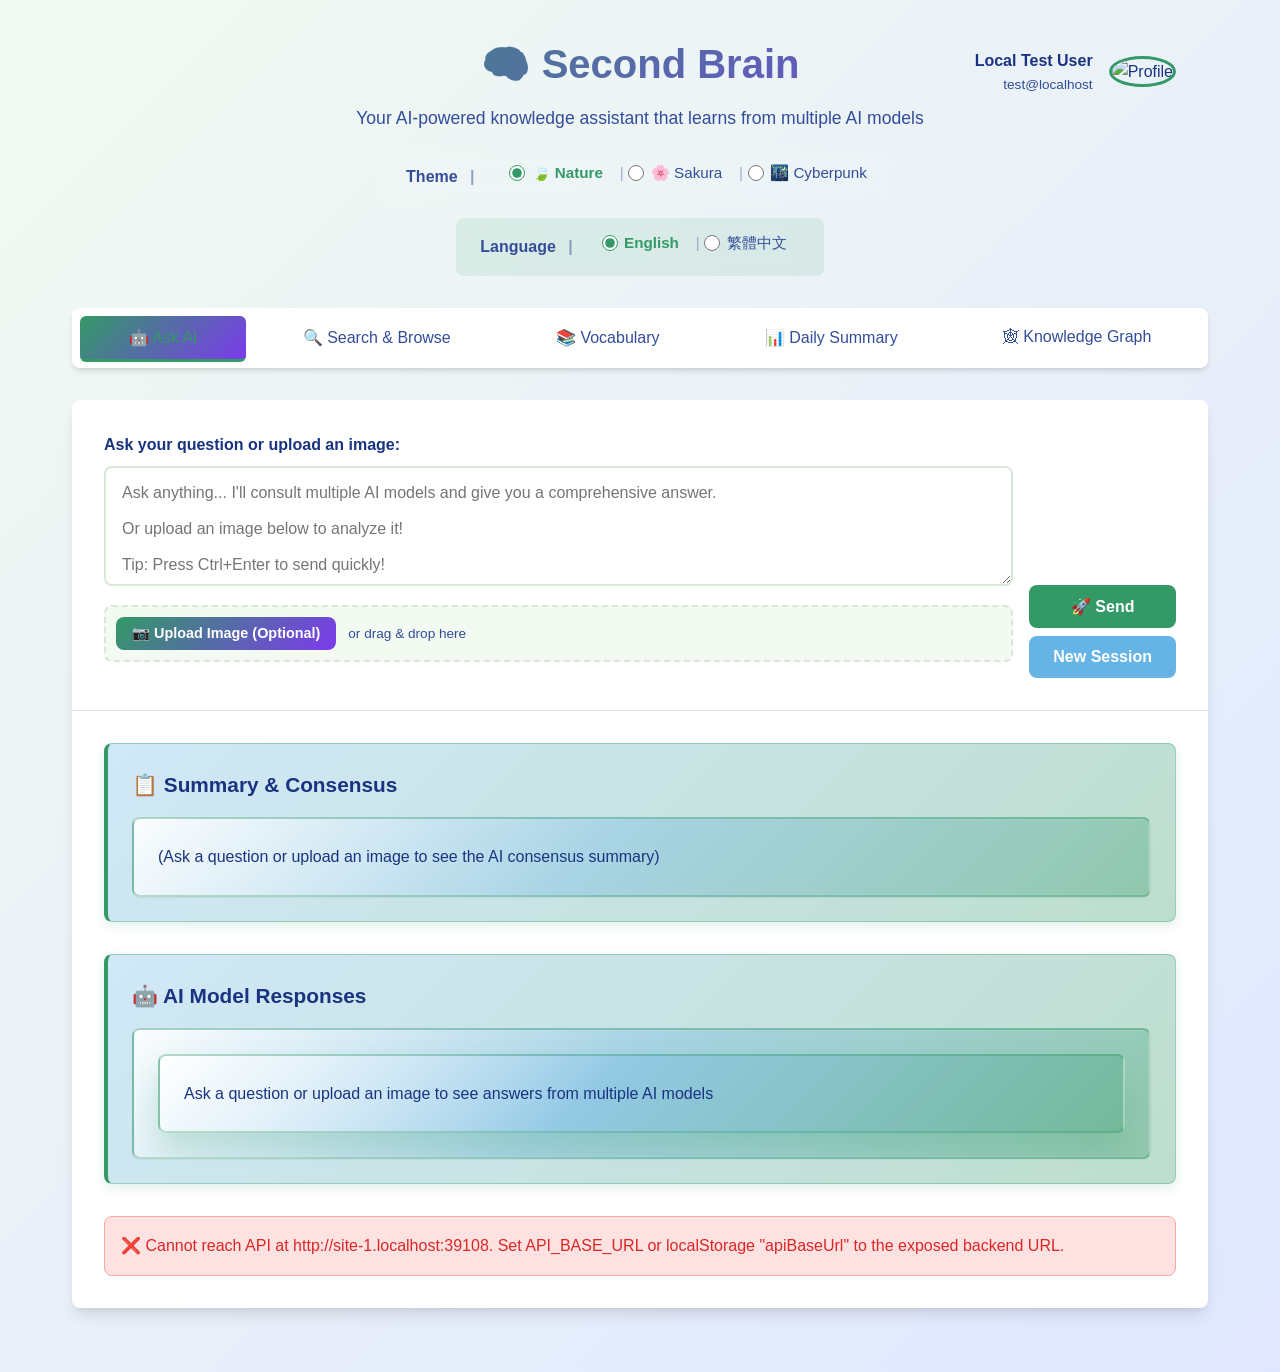
==== commit cb7a70ea: "bug(medium): set peroper timeout & remove image on page when result is received" ====
--- a/services/frontend-service/index.html
+++ b/services/frontend-service/index.html
@@ -391,9 +391,9 @@
         </div>
 
         <!-- Footer -->
-        <footer style="text-align: center; margin-top: 3rem; color: var(--text-secondary); font-size: 0.9rem;">
+        <!-- <footer style="text-align: center; margin-top: 3rem; color: var(--text-secondary); font-size: 0.9rem;">
             <p data-i18n="footer.text">Powered by multiple AI models • Built with ❤️ for knowledge workers</p>
-        </footer>
+        </footer> -->
     </div>
 
     <!-- JavaScript -->
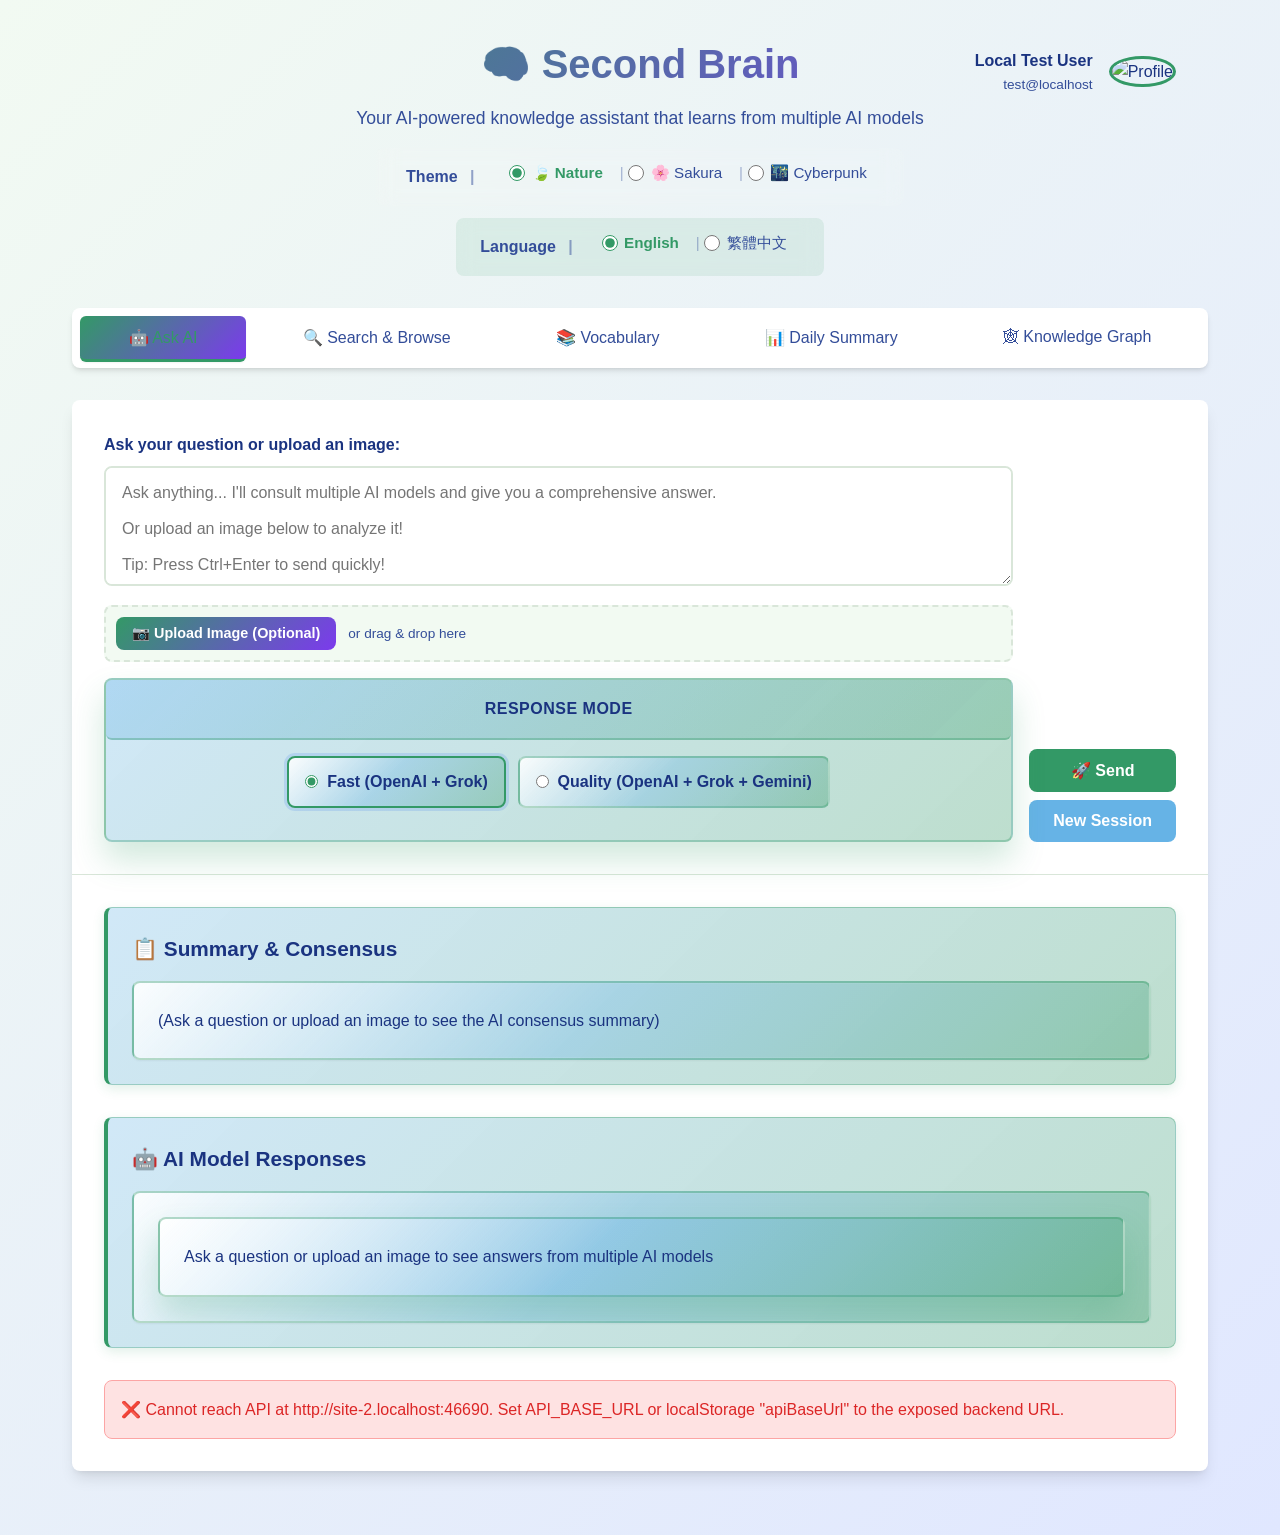
==== commit 919de0a7: "feat: Implement flow timing and profiling for agent steps, including response mode selection in the " ====
--- a/services/frontend-service/index.html
+++ b/services/frontend-service/index.html
@@ -101,6 +101,21 @@
                                     </div>
                                 </div>
                             </div>
+
+                            <!-- Response mode selector -->
+                            <div class="llm-selection llm-mode-selection">
+                                <label class="selection-label" data-i18n="ask.responseMode">Response Mode</label>
+                                <div class="mode-radio-group">
+                                    <label class="mode-radio-label">
+                                        <input type="radio" name="model-mode" value="fast" class="mode-radio" checked>
+                                        <span data-i18n="mode.fast">Fast (OpenAI + Grok)</span>
+                                    </label>
+                                    <label class="mode-radio-label">
+                                        <input type="radio" name="model-mode" value="quality" class="mode-radio">
+                                        <span data-i18n="mode.quality">Quality (OpenAI + Grok + Gemini)</span>
+                                    </label>
+                                </div>
+                            </div>
                             
                             <!-- LLM Selection Checkboxes (hidden: Agentic decides models) -->
                             <div class="llm-selection" style="display: none;">
@@ -119,7 +134,7 @@
                                     </label>
                                     
                                     <label class="checkbox-item">
-                                        <input type="checkbox" id="gemini-check" checked>
+                                        <input type="checkbox" id="gemini-check">
                                         <span class="checkmark gemini"></span>
                                         <span class="model-name" data-i18n="model.gemini">Gemini</span>
                                     </label>
--- a/services/frontend-service/static/style.css
+++ b/services/frontend-service/static/style.css
@@ -267,6 +267,45 @@
   backdrop-filter: blur(6px);
 }
 
+.llm-mode-selection {
+  display: block;
+}
+
+.mode-radio-group {
+  display: flex;
+  gap: 0.75rem;
+  flex-wrap: wrap;
+  justify-content: center;
+}
+
+.mode-radio-label {
+  display: inline-flex;
+  align-items: center;
+  gap: 0.55rem;
+  padding: 0.7rem 1rem;
+  border-radius: 8px;
+  border: 2px solid var(--panel-border);
+  background: var(--panel-control-background);
+  color: var(--text-primary);
+  font-weight: 600;
+  cursor: pointer;
+  transition: var(--transition);
+}
+
+.mode-radio-label:hover {
+  background: var(--panel-control-hover);
+}
+
+.mode-radio {
+  margin: 0;
+  accent-color: var(--primary-color);
+}
+
+.mode-radio-label:has(.mode-radio:checked) {
+  border-color: var(--primary-color);
+  box-shadow: 0 0 0 3px rgb(37 99 235 / 0.15);
+}
+
 .selection-label {
   display: block;
   font-weight: 700;
@@ -2201,5 +2240,3 @@
     min-width: 80px;
   }
 }
-
-
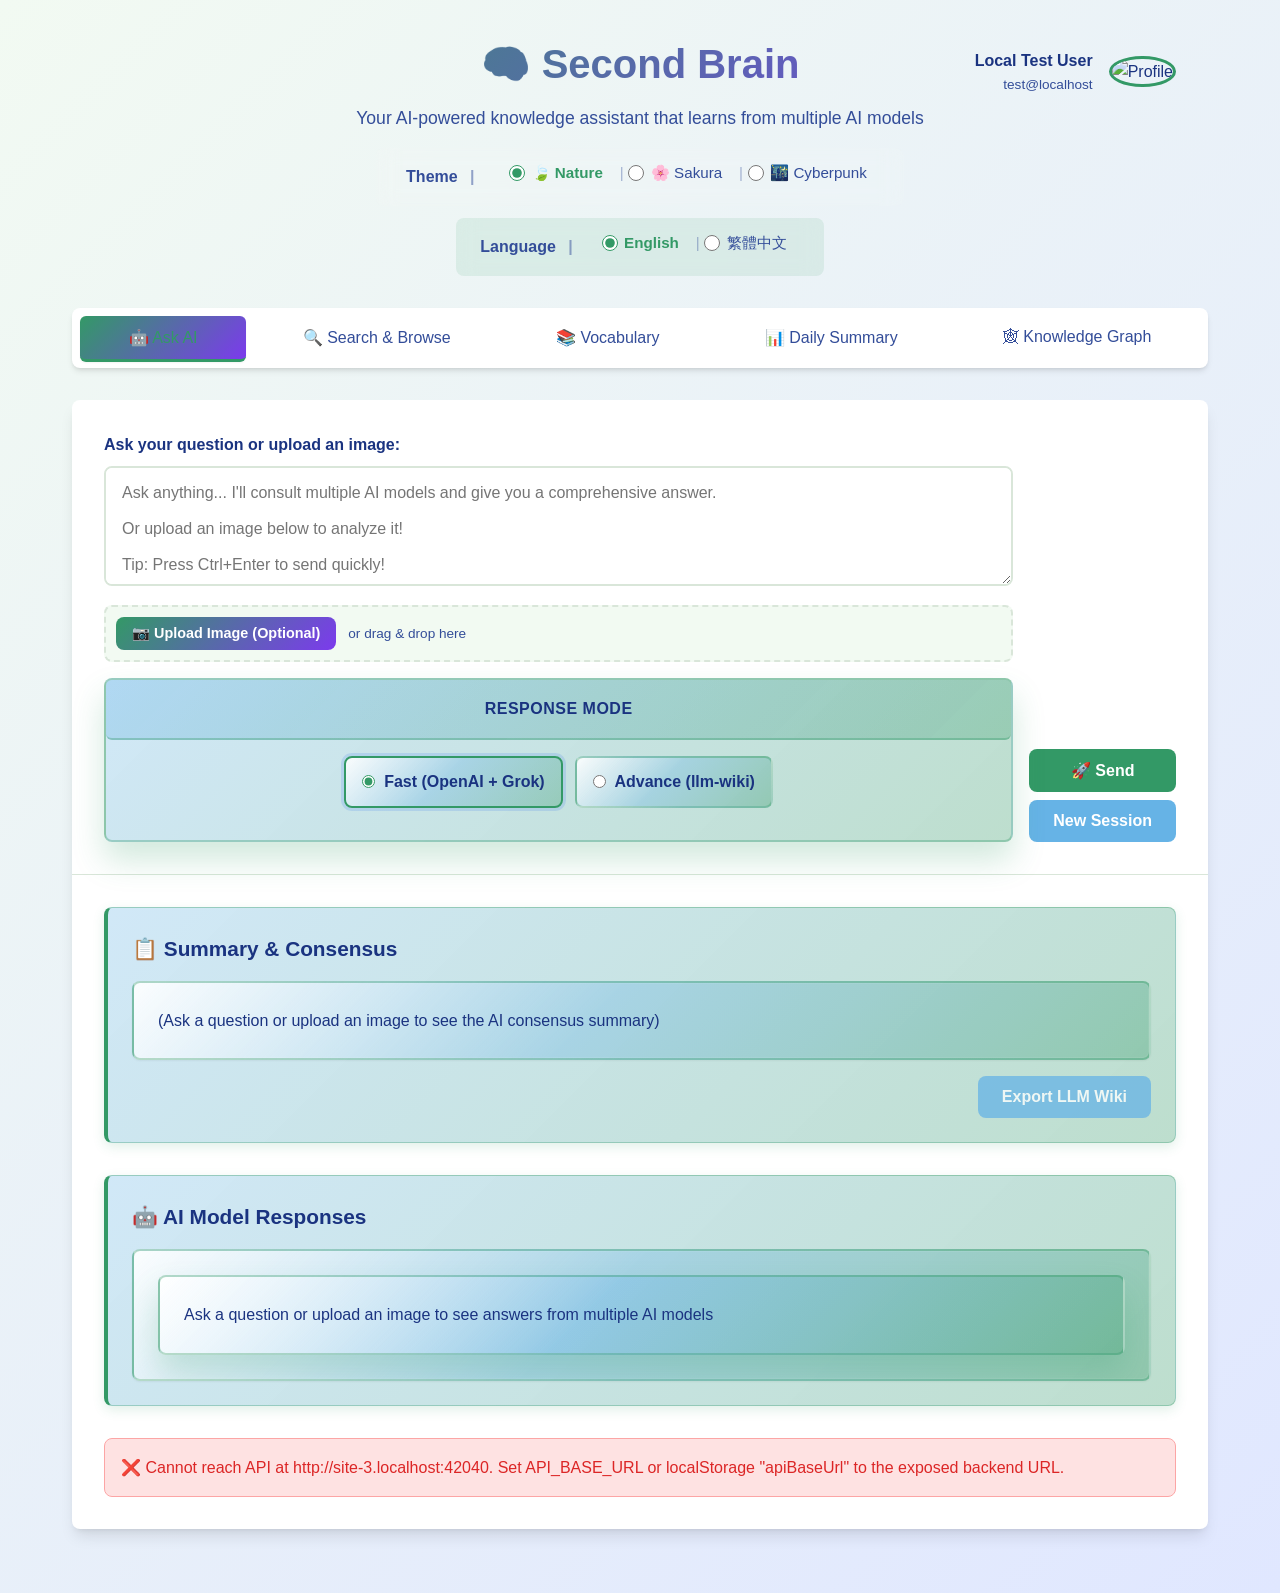
==== commit b6731a09: "feat: Add LLM wiki zip and HTML export" ====
--- a/services/frontend-service/index.html
+++ b/services/frontend-service/index.html
@@ -4,7 +4,7 @@
     <meta charset="UTF-8">
     <meta name="viewport" content="width=device-width, initial-scale=1.0">
     <title>Second Brain - AI Knowledge Assistant</title>
-    <link rel="stylesheet" href="static/style.css">
+    <link rel="stylesheet" href="static/style.css?v=20260524f">
     <link rel="icon" href="data:image/svg+xml,<svg xmlns='http://www.w3.org/2000/svg' viewBox='0 0 100 100'><text y='.9em' font-size='90'>🧠</text></svg>">
     <!-- D3.js for knowledge graph visualization -->
     <script src="https://d3js.org/d3.v7.min.js"></script>
@@ -111,8 +111,8 @@
                                         <span data-i18n="mode.fast">Fast (OpenAI + Grok)</span>
                                     </label>
                                     <label class="mode-radio-label">
-                                        <input type="radio" name="model-mode" value="quality" class="mode-radio">
-                                        <span data-i18n="mode.quality">Quality (OpenAI + Grok + Gemini)</span>
+                                        <input type="radio" name="model-mode" value="llm-wiki" class="mode-radio">
+                                        <span data-i18n="mode.llmWiki">Advance (llm-wiki)</span>
                                     </label>
                                 </div>
                             </div>
@@ -162,6 +162,11 @@
                     <div class="result-card">
                         <h3 data-i18n="ask.summaryTitle">📋 Summary & Consensus</h3>
                         <div id="summary" class="summary-content" data-i18n="ask.summaryPlaceholder">(Ask a question or upload an image to see the AI consensus summary)</div>
+                        <div class="result-actions">
+                            <button id="export-markdown" class="btn-secondary" type="button" disabled data-i18n="ask.exportLlmWiki">
+                                Export LLM Wiki
+                            </button>
+                        </div>
                     </div>
 
                     <!-- Individual Answers -->
@@ -462,7 +467,7 @@
         });
     </script>
     <!-- Then load application with cache busting -->
-    <script src="static/app.js?v=20250129c"></script>
+    <script src="static/app.js?v=20260524f"></script>
     <script>
         // Inline tab switching function - loads immediately
         function switchTab(tabName) {
--- a/services/frontend-service/static/style.css
+++ b/services/frontend-service/static/style.css
@@ -234,6 +234,16 @@
   transform: translateY(-1px);
 }
 
+.btn-secondary.is-unavailable {
+  opacity: 0.75;
+  cursor: help;
+}
+
+.btn-secondary.is-unavailable:hover {
+  background: var(--secondary-color);
+  transform: none;
+}
+
 .btn-primary:disabled, .btn-secondary:disabled {
   opacity: 0.6;
   cursor: not-allowed;
@@ -456,6 +466,13 @@
   box-shadow: inset 0 0 0 1px rgba(255, 255, 255, 0.06), var(--shadow-sm);
   max-height: none;
   overflow-y: auto;
+}
+
+.result-actions {
+  display: flex;
+  justify-content: flex-end;
+  gap: 0.75rem;
+  margin-top: 1rem;
 }
 
 .answer-item {
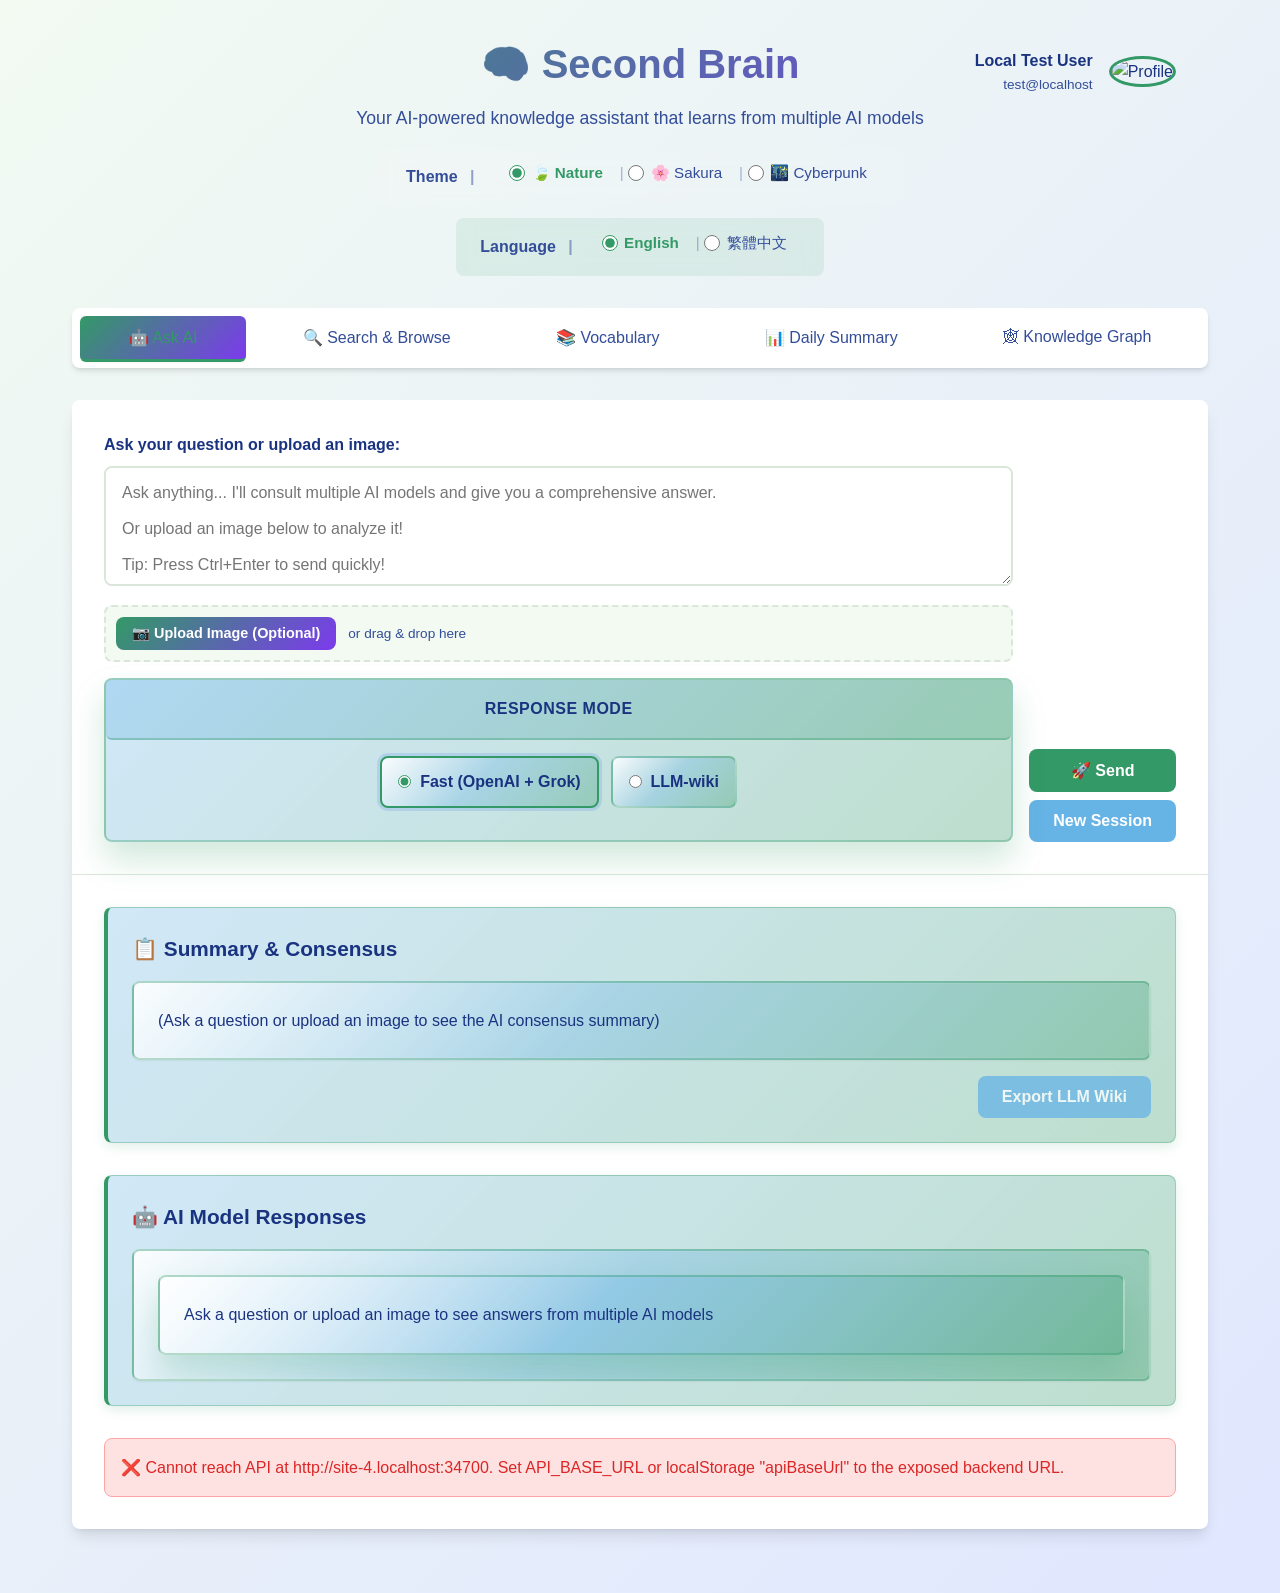
==== commit cf4b77ad: "feat: Run LLM-wiki mode on the latest OpenAI model and refresh architecture diagrams   Alternatives " ====
--- a/services/frontend-service/index.html
+++ b/services/frontend-service/index.html
@@ -112,7 +112,7 @@
                                     </label>
                                     <label class="mode-radio-label">
                                         <input type="radio" name="model-mode" value="llm-wiki" class="mode-radio">
-                                        <span data-i18n="mode.llmWiki">Advance (llm-wiki)</span>
+                                        <span data-i18n="mode.llmWiki">LLM-wiki</span>
                                     </label>
                                 </div>
                             </div>
@@ -422,7 +422,7 @@
     <!-- Load configuration -->
     <script src="/config.js"></script>
     <!-- Load internationalization -->
-    <script src="static/i18n.js?v=20251020e"></script>
+    <script src="static/i18n.js?v=20260603b"></script>
     <!-- Load theme system -->
     <script src="static/themes.js?v=20251020e"></script>
     <!-- Inline theme radio handler - loads FIRST for immediate response -->
@@ -467,7 +467,7 @@
         });
     </script>
     <!-- Then load application with cache busting -->
-    <script src="static/app.js?v=20260524f"></script>
+    <script src="static/app.js?v=20260603b"></script>
     <script>
         // Inline tab switching function - loads immediately
         function switchTab(tabName) {
